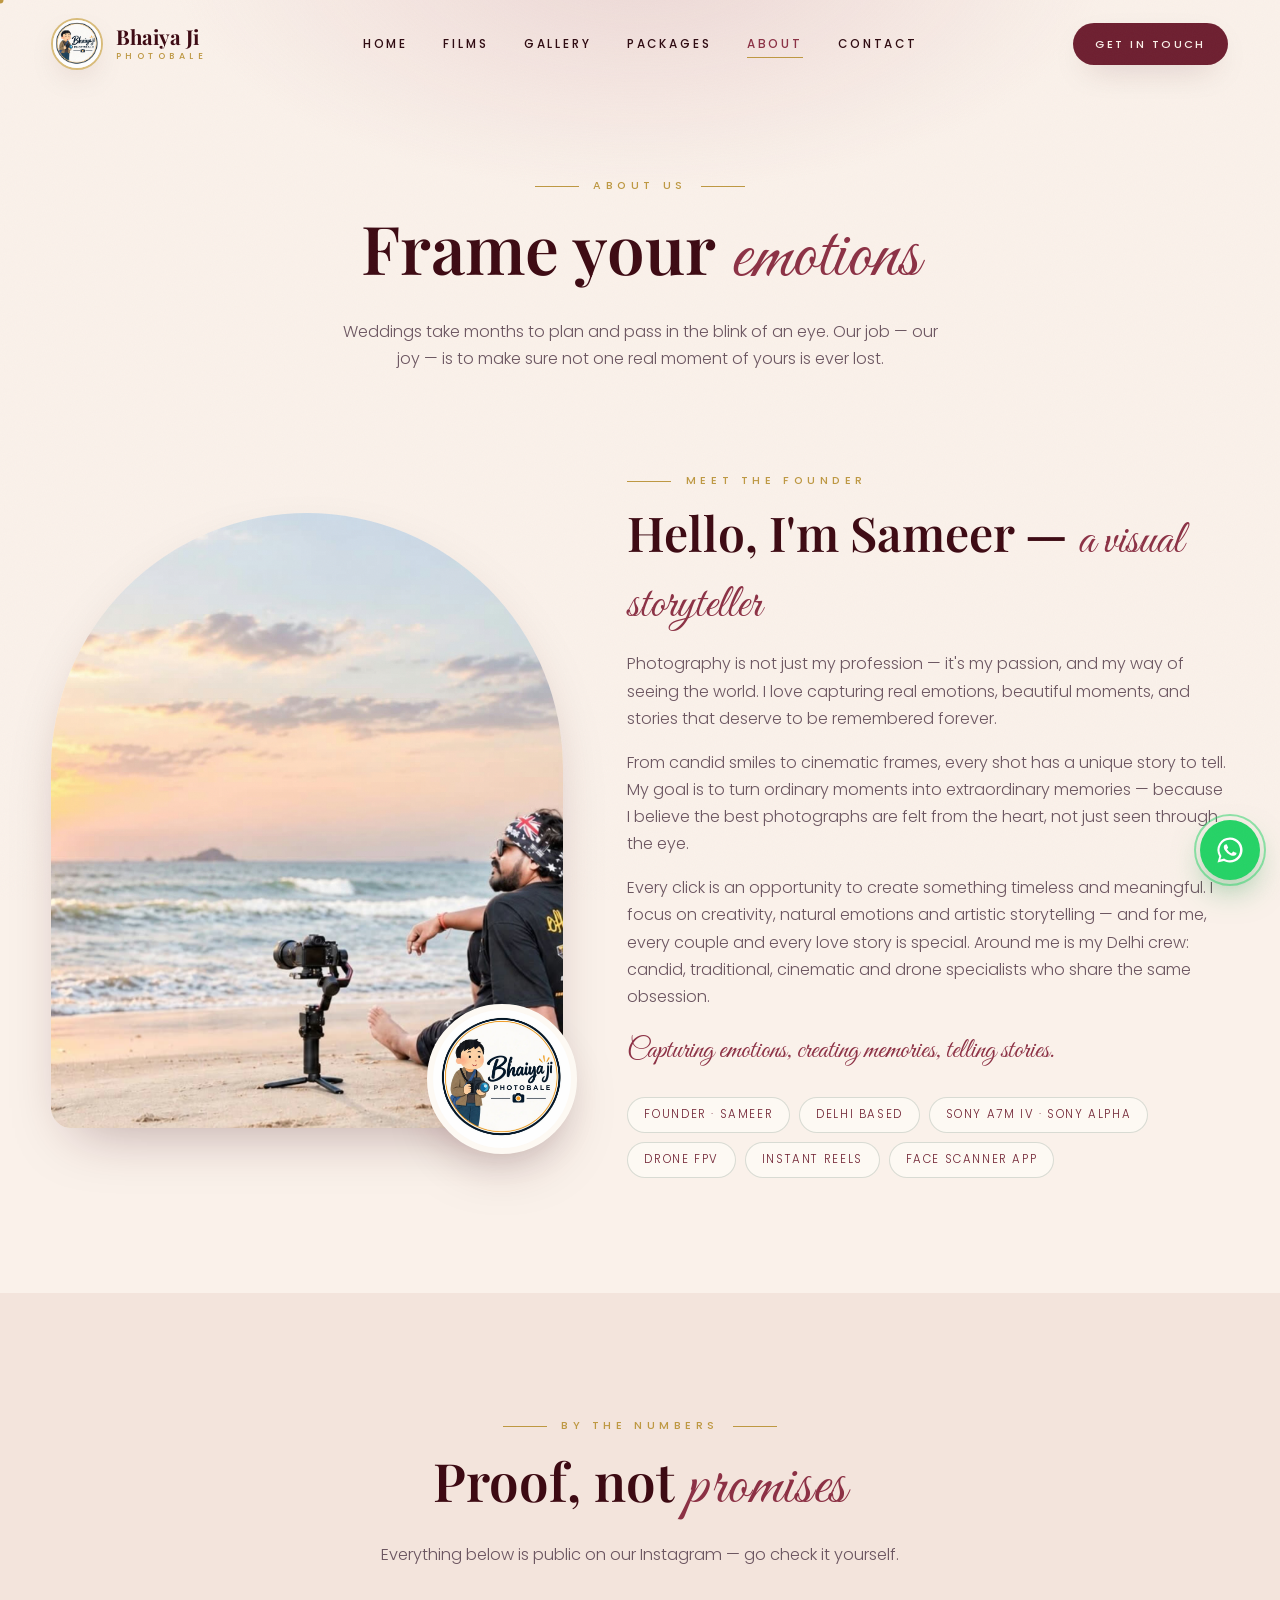
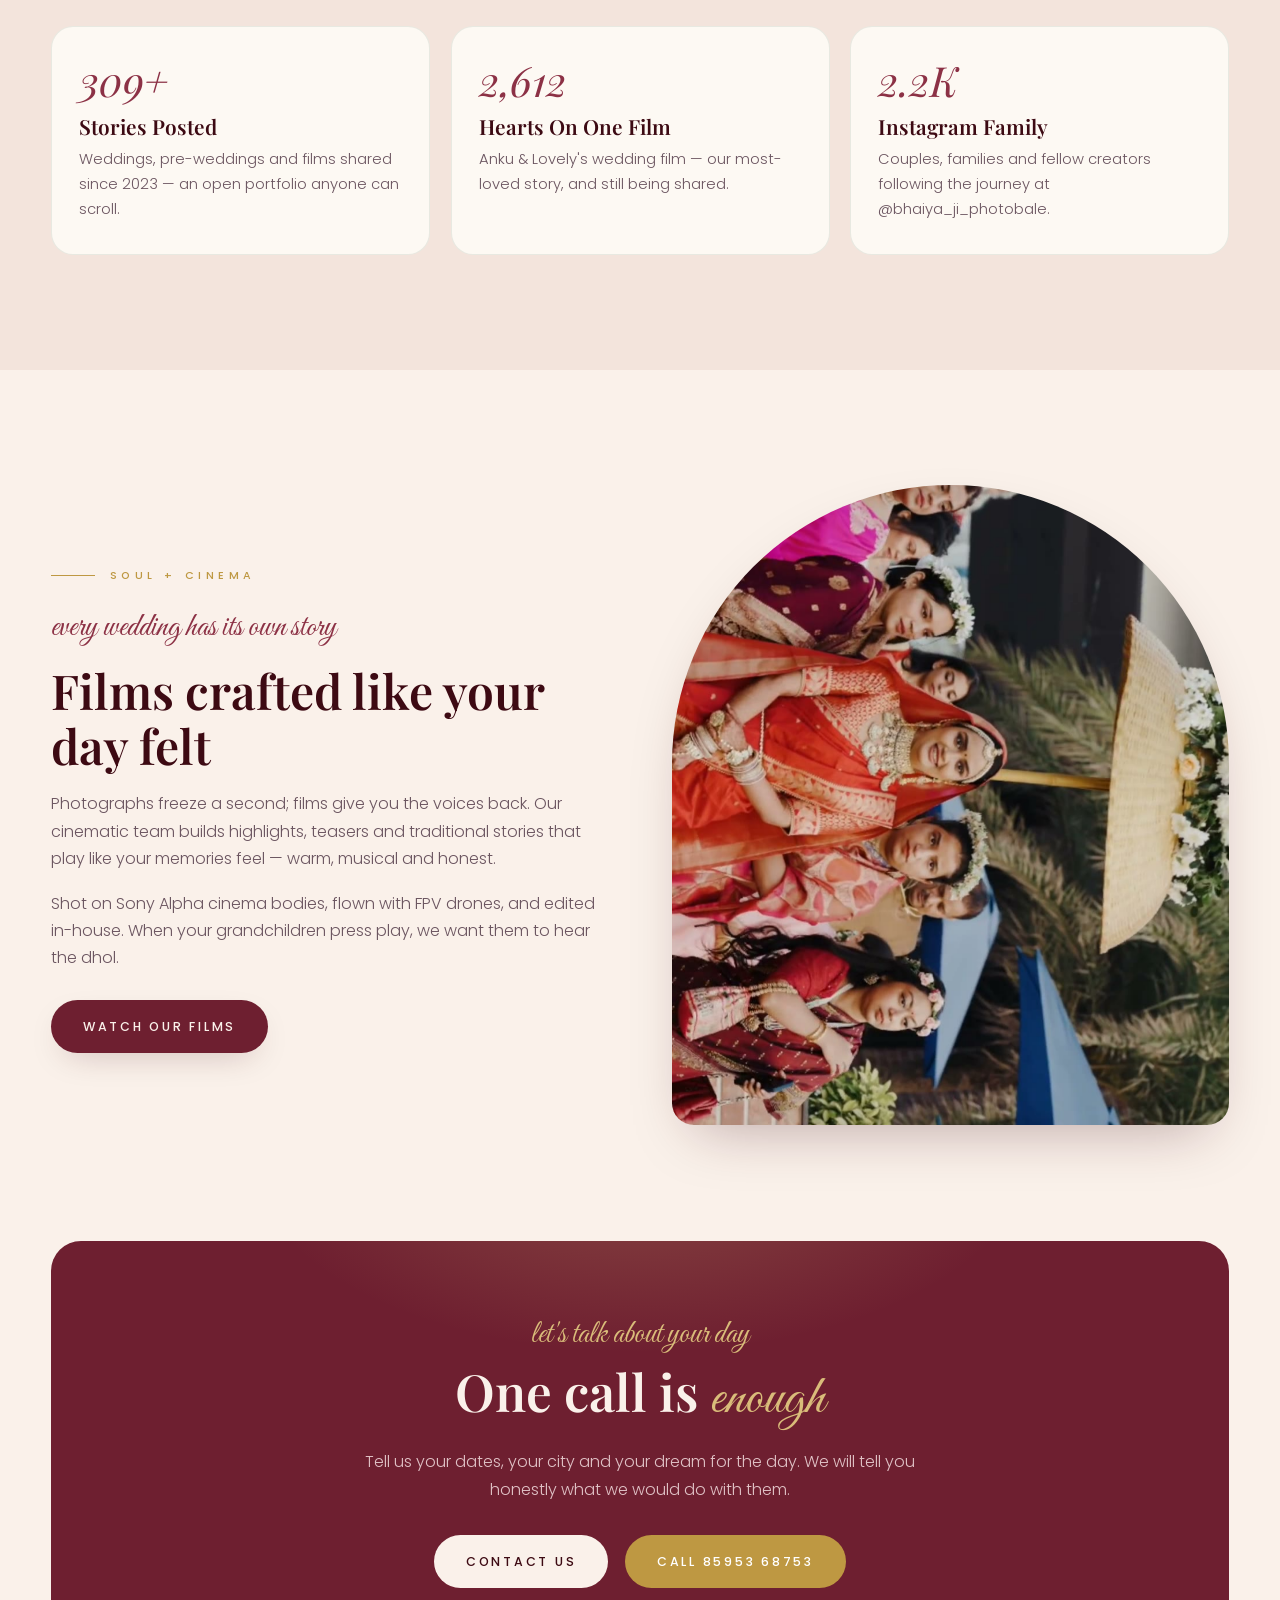
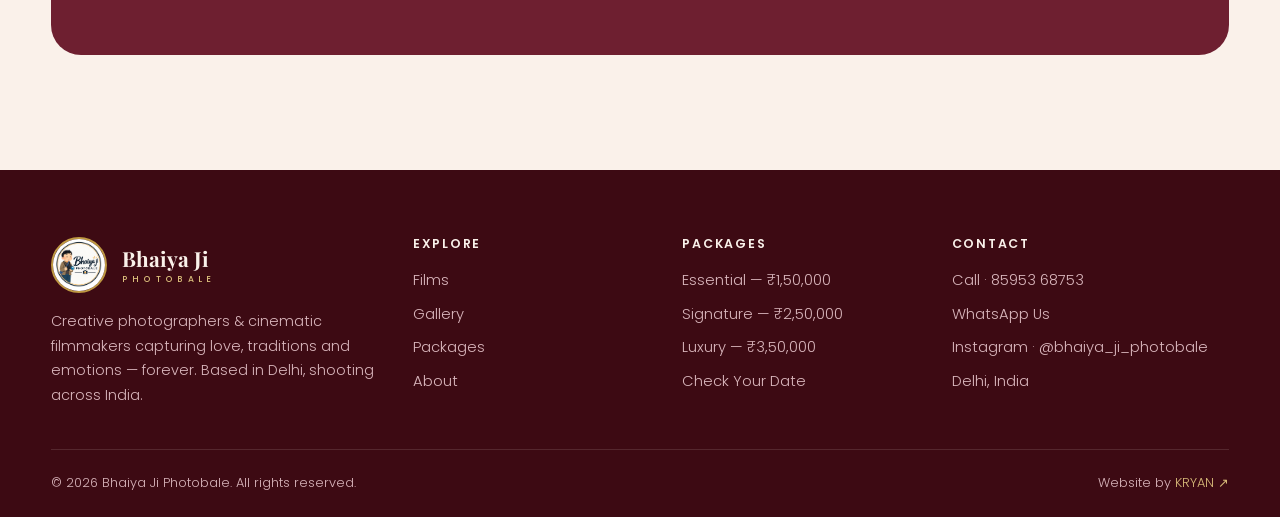
==== about.html @ 9714ba2b "FINAL22: lighter hero, founder band removed" ====
<!DOCTYPE html>
<html lang="en">
<head>
<meta charset="UTF-8">
<meta name="viewport" content="width=device-width, initial-scale=1.0">
<link rel="icon" type="image/jpeg" href="assets/favicon.jpg">
<link rel="apple-touch-icon" href="assets/favicon.jpg">
<meta name="theme-color" content="#3D0A13">

<title>About — Bhaiya Ji Photobale | Wedding Photographers & Filmmakers, Delhi</title>
<meta name="description" content="About Bhaiya Ji Photobale — a Delhi-based team of creative wedding photographers and cinematic filmmakers. Sony Alpha gear, drone FPV, instant reels and both-side wedding coverage across India.">
<meta property="og:type" content="website">
<meta property="og:site_name" content="Bhaiya Ji Photobale">
<meta property="og:title" content="About — Bhaiya Ji Photobale | Wedding Photographers & Filmmakers, Delhi">
<meta property="og:description" content="About Bhaiya Ji Photobale — a Delhi-based team of creative wedding photographers and cinematic filmmakers. Sony Alpha gear, drone FPV, instant reels and both-side wedding coverage across India.">
<meta property="og:url" content="https://kryan21.github.io/bhji-prod/about.html">
<meta property="og:image" content="https://kryan21.github.io/bhji-prod/assets/anku-lovely-haldi.jpg">
<meta name="twitter:card" content="summary_large_image">
<meta name="twitter:title" content="About — Bhaiya Ji Photobale | Wedding Photographers & Filmmakers, Delhi">
<meta name="twitter:description" content="About Bhaiya Ji Photobale — a Delhi-based team of creative wedding photographers and cinematic filmmakers. Sony Alpha gear, drone FPV, instant reels and both-side wedding coverage across India.">
<meta name="twitter:image" content="https://kryan21.github.io/bhji-prod/assets/anku-lovely-haldi.jpg">
<link rel="icon" href="assets/logo.jpg">
<link rel="preconnect" href="https://fonts.googleapis.com">
<link rel="preconnect" href="https://fonts.gstatic.com" crossorigin>
<link href="https://fonts.googleapis.com/css2?family=Playfair+Display:ital,wght@0,500;0,600;0,700;0,800;1,500;1,600&family=Poppins:wght@300;400;500;600&family=Great+Vibes&display=swap" rel="stylesheet">
<link rel="stylesheet" href="style.css?v=22">
<script type="application/ld+json">
{"@context":"https://schema.org","@type":"LocalBusiness","name":"Bhaiya Ji Photobale","description":"Wedding photography and cinematic wedding films, based in Delhi, shooting across India.","telephone":"+91 8595368753","address":{"@type":"PostalAddress","addressLocality":"Delhi","addressCountry":"IN"},"sameAs":["https://www.instagram.com/bhaiya_ji_photobale"],"priceRange":"₹₹"}
</script>
</head>
<body>

<header class="header">
  <div class="wrap">
    <a class="brand" href="index.html">
      <img src="assets/logo.jpg" alt="Bhaiya Ji Photobale logo">
      <span class="bname">Bhaiya Ji<span>PHOTOBALE</span></span>
    </a>
    <nav class="nav">
      <a href="index.html">Home</a>
      <a href="films.html">Films</a>
      <a href="gallery.html">Gallery</a>
      <a href="packages.html">Packages</a>
      <a href="about.html">About</a>
      <a href="contact.html">Contact</a>
    </nav>
    <a class="btn btn-green btn-sm" href="contact.html">Get In Touch</a>
    <a class="call-btn" href="tel:+918595368753" aria-label="Call Bhaiya Ji Photobale"><svg viewBox="0 0 24 24" fill="none" stroke="currentColor" stroke-width="1.8"><path d="M5 4h4l2 5-2.5 1.5a11 11 0 005 5L15 13l5 2v4a2 2 0 01-2 2A16 16 0 013 6a2 2 0 012-2z"/></svg></a>
    <button class="burger" aria-label="Open menu"><svg viewBox="0 0 24 24" fill="none" stroke="currentColor" stroke-width="1.8"><path d="M3 7h18M3 12h18M3 17h12"/></svg></button>
  </div>
</header>

<div class="mobile-menu">
  <button class="mm-close" aria-label="Close menu">✕</button>
  <a href="index.html" data-nav>Home</a>
  <a href="films.html" data-nav>Films</a>
  <a href="gallery.html" data-nav>Gallery</a>
  <a href="packages.html" data-nav>Packages</a>
  <a href="about.html" data-nav>About</a>
  <a href="contact.html" data-nav>Contact</a>
  <a class="btn btn-gold" href="https://wa.me/918595368753" target="_blank" rel="noopener">WhatsApp Us</a>
</div>

<section class="page-hero">
  <div class="wrap">
    <span class="eyebrow center">About Us</span>
    <h1>Frame your <span class="script">emotions</span></h1>
    <p>Weddings take months to plan and pass in the blink of an eye. Our job — our joy — is to make sure not one real moment of yours is ever lost.</p>
  </div>
</section>

<section class="section" style="padding-top:1.5rem">
  <div class="wrap about-split">
    <div class="about-media rv">
      <div class="arch"><img data-plx="0.05" class="founder-img" src="assets/founder-sameer.jpg" alt="Sameer, founder of Bhaiya Ji Photobale, at sunset with his camera on a gimbal"></div>
      <div class="about-logo-card"><img src="assets/logo.jpg" alt="Bhaiya Ji Photobale logo"></div>
    </div>
    <div class="rv rv-d1">
      <span class="eyebrow">Meet The Founder</span>
      <h2 style="font-size:clamp(2rem,4vw,3rem);margin:.9rem 0 1.1rem">Hello, I'm Sameer — <span class="script">a visual storyteller</span></h2>
      <p style="color:var(--ink-soft);margin-bottom:1.05rem">Photography is not just my profession — it's my passion, and my way of seeing the world. I love capturing real emotions, beautiful moments, and stories that deserve to be remembered forever.</p>
      <p style="color:var(--ink-soft);margin-bottom:1.05rem">From candid smiles to cinematic frames, every shot has a unique story to tell. My goal is to turn ordinary moments into extraordinary memories — because I believe the best photographs are felt from the heart, not just seen through the eye.</p>
      <p style="color:var(--ink-soft);margin-bottom:1.05rem">Every click is an opportunity to create something timeless and meaningful. I focus on creativity, natural emotions and artistic storytelling — and for me, every couple and every love story is special. Around me is my Delhi crew: candid, traditional, cinematic and drone specialists who share the same obsession.</p>
      <p class="script" style="font-size:1.75rem;margin:.4rem 0 1.4rem">Capturing emotions, creating memories, telling stories.</p>
      <div class="chips">
        <span class="chip">Founder · Sameer</span><span class="chip">Delhi Based</span><span class="chip">Sony A7M IV · Sony Alpha</span><span class="chip">Drone FPV</span><span class="chip">Instant Reels</span><span class="chip">Face Scanner App</span>
      </div>
    </div>
  </div>
</section>

<section class="section tint">
  <div class="wrap">
    <div class="sec-head center rv">
      <span class="eyebrow center">By The Numbers</span>
      <h2>Proof, not <span class="script">promises</span></h2>
      <p>Everything below is public on our Instagram — go check it yourself.</p>
    </div>
    <div class="steps" style="grid-template-columns:repeat(3,1fr)">
      <div class="step rv" data-tilt="5" style="background:var(--paper);border-color:var(--line-soft)"><div class="num" style="color:var(--green-2)" data-count="310" data-suffix="+">310+</div><h3 style="color:var(--green-3)">Stories Posted</h3><p style="color:var(--ink-soft)">Weddings, pre-weddings and films shared since 2023 — an open portfolio anyone can scroll.</p></div>
      <div class="step rv rv-d1" data-tilt="5" style="background:var(--paper);border-color:var(--line-soft)"><div class="num" style="color:var(--green-2)" data-count="2624">2,624</div><h3 style="color:var(--green-3)">Hearts On One Film</h3><p style="color:var(--ink-soft)">Anku &amp; Lovely's wedding film — our most-loved story, and still being shared.</p></div>
      <div class="step rv rv-d2" data-tilt="5" style="background:var(--paper);border-color:var(--line-soft)"><div class="num" style="color:var(--green-2)">2.2K</div><h3 style="color:var(--green-3)">Instagram Family</h3><p style="color:var(--ink-soft)">Couples, families and fellow creators following the journey at @bhaiya_ji_photobale.</p></div>
    </div>
  </div>
</section>

<section class="section">
  <div class="wrap story-split">
    <div class="story-copy rv">
      <span class="eyebrow">Soul + Cinema</span>
      <span class="script" style="display:block;margin-top:1rem">every wedding has its own story</span>
      <h2>Films crafted like your day felt</h2>
      <p>Photographs freeze a second; films give you the voices back. Our cinematic team builds highlights, teasers and traditional stories that play like your memories feel — warm, musical and honest.</p>
      <p>Shot on Sony Alpha cinema bodies, flown with FPV drones, and edited in-house. When your grandchildren press play, we want them to hear the dhol.</p>
      <div style="margin-top:1.8rem"><a class="btn btn-green" href="films.html">Watch Our Films</a></div>
    </div>
    <div class="story-media rv rv-d1">
      <div class="arch"><img data-plx="0.05" src="assets/prarthana-krishna-film.jpg" alt="Prarthana and Krishna wedding film frame" loading="lazy"></div>
    </div>
  </div>
</section>

<section class="section" style="padding-top:0">
  <div class="wrap">
    <div class="cta-band rv">
      <span class="script" style="font-size:2rem;color:var(--gold-soft)">let's talk about your day</span>
      <h2>One call is <span class="script" style="font-size:1.1em">enough</span></h2>
      <p>Tell us your dates, your city and your dream for the day. We will tell you honestly what we would do with them.</p>
      <div class="row">
        <a class="btn btn-cream" href="contact.html">Contact Us</a>
        <a class="btn btn-gold" href="tel:+918595368753">Call 85953 68753</a>
      </div>
    </div>
  </div>
</section>
<footer>
  <div class="wrap">
    <div class="foot-grid">
      <div>
        <div class="foot-brand"><img src="assets/logo.jpg" alt="Bhaiya Ji Photobale logo"><b>Bhaiya Ji<span>PHOTOBALE</span></b></div>
        <p>Creative photographers &amp; cinematic filmmakers capturing love, traditions and emotions — forever. Based in Delhi, shooting across India.</p>
      </div>
      <div>
        <h4>Explore</h4>
        <ul>
          <li><a href="films.html">Films</a></li>
          <li><a href="gallery.html">Gallery</a></li>
          <li><a href="packages.html">Packages</a></li>
          <li><a href="about.html">About</a></li>
        </ul>
      </div>
      <div>
        <h4>Packages</h4>
        <ul>
          <li><a href="packages.html">Essential — ₹1,50,000</a></li>
          <li><a href="packages.html">Signature — ₹2,50,000</a></li>
          <li><a href="packages.html">Luxury — ₹3,50,000</a></li>
          <li><a href="contact.html">Check Your Date</a></li>
        </ul>
      </div>
      <div>
        <h4>Contact</h4>
        <ul>
          <li><a href="tel:+918595368753">Call · 85953 68753</a></li>
          <li><a href="https://wa.me/918595368753" target="_blank" rel="noopener">WhatsApp Us</a></li>
          <li><a href="https://www.instagram.com/bhaiya_ji_photobale" target="_blank" rel="noopener">Instagram · @bhaiya_ji_photobale</a></li>
          <li>Delhi, India</li>
        </ul>
      </div>
    </div>
    <div class="foot-bottom">
      <span>© <span data-year>2026</span> Bhaiya Ji Photobale. All rights reserved.</span>
      <span>Website by <a href="https://kryan21.github.io/my-portfolio/" target="_blank" rel="noopener">KRYAN ↗</a></span>
    </div>
  </div>
</footer>

<a class="wa-float" href="https://wa.me/918595368753?text=Hello%20Bhaiya%20Ji%20Photobale!%20I%20want%20to%20enquire%20about%20wedding%20photography." target="_blank" rel="noopener" aria-label="Chat on WhatsApp">
  <svg viewBox="0 0 24 24"><path d="M12 2a10 10 0 00-8.6 15.1L2 22l5.1-1.3A10 10 0 1012 2zm0 18.2c-1.6 0-3.1-.4-4.4-1.2l-.3-.2-3 .8.8-2.9-.2-.3A8.2 8.2 0 1112 20.2zm4.6-6.1c-.3-.1-1.5-.7-1.7-.8-.2-.1-.4-.1-.6.1-.2.3-.6.8-.8 1-.1.2-.3.2-.5.1a6.7 6.7 0 01-3.3-2.9c-.3-.4 0-.5.2-.7l.5-.6c.1-.2.1-.4 0-.5l-.8-1.9c-.2-.5-.4-.4-.6-.4h-.5c-.2 0-.5.1-.7.3-.9.9-1.1 2.2-.2 3.9a11.6 11.6 0 004.5 4.2c1.7.8 2.4.9 3.2.7.5-.1 1.5-.6 1.7-1.2.2-.6.2-1.1.1-1.2 0-.1-.2-.2-.5-.3z"/></svg>
</a>

<!-- film player -->
<div class="modal" id="filmModal" role="dialog" aria-modal="true">
  <button class="modal-close" aria-label="Close player">✕</button>
  <div class="player-box">
    <video controls playsinline preload="none"></video>
    <h3 data-mtitle></h3>
    <p data-mmeta></p>
    <p style="margin-top:.7rem"><a data-mlink href="#" target="_blank" rel="noopener">Open in Instagram ↗</a></p>
  </div>
</div>

<!-- lightbox -->
<div class="modal" id="lightbox" role="dialog" aria-modal="true">
  <button class="modal-close" aria-label="Close image">✕</button>
  <div class="lightbox-box">
    <img src="" alt="Gallery image enlarged">
    <h3 data-ltitle></h3>
    <p data-lmeta></p>
    <p style="margin-top:.7rem"><a data-llink href="#" target="_blank" rel="noopener">View on Instagram ↗</a></p>
  </div>
</div>

<script src="script.js?v=22"></script>
</body>
</html>
---- style.css ----
/* FINAL22: hero video + founder + autoplay films */
/* ============================================================
   BHAIYA JI PHOTOBALE — Wedding Photography & Films
   Botanical editorial · deep green + cream · arch frames
   Style mix: House On The Clouds (editorial stories, Playfair)
              x Gaurav Batra (personal, recent-work-first)
   ============================================================ */
:root{
  --cream:#FAF1EA;
  --cream-2:#F3E4DC;
  --paper:#FDF9F3;
  --green:#6E1F30;
  --green-2:#8C3145;
  --green-3:#3D0A13;
  --sage:#D3A7AE;
  --sage-soft:#F3E3E5;
  --gold:#BE9842;
  --gold-soft:#D9BC7A;
  --ink:#2E0A11;
  --ink-soft:#6B5560;
  --line:rgba(28,66,48,.16);
  --line-soft:rgba(28,66,48,.09);
  --shadow:0 24px 60px -24px rgba(61,10,19,.35);
  --shadow-sm:0 12px 34px -14px rgba(61,10,19,.28);
  --serif:'Playfair Display',Georgia,serif;
  --sans:'Poppins',system-ui,-apple-system,sans-serif;
  --script:'Great Vibes',cursive;
  --ease:cubic-bezier(.22,1,.36,1);
}
*{margin:0;padding:0;box-sizing:border-box}
html{scroll-behavior:smooth}
html,body{overflow-x:hidden}
body{
  font-family:var(--sans);
  background:var(--cream);
  color:var(--ink);
  font-weight:300;
  line-height:1.7;
  -webkit-font-smoothing:antialiased;
}
::selection{background:var(--green);color:var(--cream)}
img{display:block;max-width:100%}
a{color:inherit;text-decoration:none}
button{font-family:inherit;cursor:pointer;background:none;border:none;color:inherit}
h1,h2,h3,h4{font-family:var(--serif);font-weight:600;line-height:1.14;color:var(--green-3)}
em{font-style:italic}
.script{font-family:var(--script);font-weight:400;color:var(--green-2)}

/* film-grain wash */
body::after{
  content:"";position:fixed;inset:0;pointer-events:none;z-index:2000;opacity:.05;
  background-image:url("data:image/svg+xml,%3Csvg xmlns='http://www.w3.org/2000/svg' width='140' height='140'%3E%3Cfilter id='n'%3E%3CfeTurbulence type='fractalNoise' baseFrequency='.9' numOctaves='2'/%3E%3C/filter%3E%3Crect width='140' height='140' filter='url(%23n)' opacity='.6'/%3E%3C/svg%3E");
}

/* ---------- layout helpers ---------- */
.wrap{width:min(1240px,92%);margin-inline:auto}
.section{padding:clamp(4.5rem,9vw,7.5rem) 0;position:relative}
.section.tint{background:var(--cream-2)}
.section.green{background:var(--green-3);color:#F7EDEF}
.section.green h2,.section.green h3{color:var(--cream)}
.eyebrow{
  display:inline-flex;align-items:center;gap:.9rem;
  font-size:.68rem;letter-spacing:.42em;text-transform:uppercase;font-weight:500;color:var(--gold);
}
.eyebrow::before{content:"";width:44px;height:1px;background:var(--gold)}
.eyebrow.center::after{content:"";width:44px;height:1px;background:var(--gold)}
.sec-head{max-width:720px;margin-bottom:clamp(2.2rem,5vw,3.6rem)}
.sec-head.center{margin-inline:auto;text-align:center}
.sec-head h2{font-size:clamp(2rem,4.6vw,3.3rem);margin:.9rem 0 1rem}
.sec-head h2 .script{font-size:1.22em;letter-spacing:.01em}
.sec-head p{color:var(--ink-soft);font-size:1.02rem}
.section.green .sec-head p{color:#D9B6BC}
.leaf-divider{display:flex;justify-content:center;padding:.4rem 0}
.leaf-divider svg{width:120px;height:26px;color:var(--gold);opacity:.85}

/* reveal on scroll */
.rv{opacity:0;transform:translateY(34px);transition:opacity .9s var(--ease),transform .9s var(--ease)}
.rv.in{opacity:1;transform:none}
.rv-d1{transition-delay:.08s}.rv-d2{transition-delay:.16s}.rv-d3{transition-delay:.24s}
@media (prefers-reduced-motion:reduce){.rv{opacity:1;transform:none;transition:none}}

/* ---------- buttons ---------- */
.btn{
  display:inline-flex;align-items:center;gap:.6rem;
  padding:1rem 2rem;border-radius:999px;
  font-size:.78rem;font-weight:500;letter-spacing:.22em;text-transform:uppercase;
  transition:transform .35s var(--ease),box-shadow .35s,background .35s,color .35s;
  will-change:transform;
}
.btn svg{width:15px;height:15px;flex:none}
.btn-green{background:var(--green);color:var(--cream);box-shadow:var(--shadow-sm)}
.btn-green:hover{background:var(--green-3);transform:translateY(-2px)}
.btn-outline{border:1px solid var(--green);color:var(--green)}
.btn-outline:hover{background:var(--green);color:var(--cream);transform:translateY(-2px)}
.btn-cream{background:var(--cream);color:var(--green-3)}
.btn-cream:hover{transform:translateY(-2px);box-shadow:var(--shadow)}
.btn-gold{background:var(--gold);color:#fff}
.btn-gold:hover{background:#A9863A;transform:translateY(-2px)}
.btn-sm{padding:.72rem 1.4rem;font-size:.7rem}

/* ---------- header ---------- */
.header{
  position:fixed;inset:0 0 auto 0;z-index:900;
  transition:background .4s,box-shadow .4s,padding .4s;
  padding:1.1rem 0;
}
.header.scrolled{background:rgba(250,241,234,.9);backdrop-filter:blur(14px);box-shadow:0 1px 0 var(--line-soft);padding:.55rem 0}
.header .wrap{display:flex;align-items:center;justify-content:space-between;gap:1rem}
.brand{display:flex;align-items:center;gap:.8rem}
.brand img{width:52px;height:52px;border-radius:50%;object-fit:cover;border:2px solid var(--gold-soft);box-shadow:var(--shadow-sm)}
.brand .bname{font-family:var(--serif);font-size:1.28rem;font-weight:700;color:var(--green-3);line-height:1.05}
.brand .bname span{display:block;font-family:var(--sans);font-size:.56rem;font-weight:500;letter-spacing:.5em;color:var(--gold);margin-top:.28rem}
.nav{display:flex;gap:2.2rem;align-items:center}
.nav a{font-size:.74rem;font-weight:500;letter-spacing:.24em;text-transform:uppercase;color:var(--ink);position:relative;padding:.3rem 0}
.nav a::after{content:"";position:absolute;left:0;bottom:0;width:100%;height:1px;background:var(--gold);transform:scaleX(0);transform-origin:right;transition:transform .45s var(--ease)}
.nav a:hover::after,.nav a.active::after{transform:scaleX(1);transform-origin:left}
.nav a.active{color:var(--green-2)}
.header .btn{flex:none}
.burger{display:none;width:44px;height:44px;border:1px solid var(--line);border-radius:50%;place-items:center}
.burger svg{width:20px;height:20px}
.mobile-menu{
  position:fixed;inset:0;z-index:950;background:var(--green-3);color:var(--cream);
  display:flex;flex-direction:column;align-items:center;justify-content:center;gap:1.4rem;
  opacity:0;pointer-events:none;transition:opacity .4s;
}
.mobile-menu.open{opacity:1;pointer-events:auto}
.mobile-menu a{font-family:var(--serif);font-size:2rem;color:var(--cream)}
.mobile-menu a:hover{color:var(--gold-soft)}
.mm-close{position:absolute;top:1.4rem;right:5%;width:46px;height:46px;border:1px solid rgba(250,241,234,.35);border-radius:50%;color:var(--cream);font-size:1.1rem}
@media(max-width:960px){.nav,.header .btn{display:none}.burger{display:grid}}

/* ---------- hero (home) ---------- */
.hero{position:relative;padding:9.5rem 0 5.5rem;overflow:hidden;background:
  radial-gradient(900px 480px at 85% -5%,rgba(211,167,174,.35),transparent 60%),
  radial-gradient(700px 420px at -10% 30%,rgba(217,188,122,.20),transparent 60%),var(--cream)}
.hero-grid{display:grid;grid-template-columns:1.05fr .95fr;gap:clamp(2rem,5vw,4.5rem);align-items:center}
.hero-copy .script{font-size:clamp(1.7rem,3vw,2.3rem);display:block;margin-bottom:.4rem}
.hero h1{font-size:clamp(2.7rem,5.6vw,4.6rem);font-weight:700;color:var(--green-3)}
.hero h1 .it{font-style:italic;font-weight:500;color:var(--green-2)}
.hero-sub{margin:1.4rem 0 2.1rem;max-width:520px;color:var(--ink-soft);font-size:1.05rem}
.hero-cta{display:flex;gap:1rem;flex-wrap:wrap;align-items:center}
.hero-proof{display:flex;gap:2.2rem;margin-top:2.8rem;flex-wrap:wrap}
.hero-proof .p b{display:block;font-family:var(--serif);font-size:1.45rem;color:var(--green-3);font-weight:700}
.hero-proof .p span{font-size:.66rem;letter-spacing:.26em;text-transform:uppercase;color:var(--ink-soft)}
.hero-media{position:relative}
.arch{border-radius:280px 280px 22px 22px;overflow:hidden}
.arch img{width:100%;height:100%;object-fit:cover}
.hero-main{aspect-ratio:4/5.1;box-shadow:var(--shadow);position:relative}
.hero-main::after{content:"";position:absolute;inset:14px;border:1px solid rgba(250,241,234,.5);border-radius:270px 270px 16px 16px;pointer-events:none}
.hero-float{
  position:absolute;left:-58px;bottom:44px;width:172px;aspect-ratio:4/5;
  border:6px solid var(--paper);border-radius:150px 150px 14px 14px;overflow:hidden;
  box-shadow:var(--shadow);animation:floaty 7s ease-in-out infinite;
}
.hero-float img{width:100%;height:100%;object-fit:cover}
@keyframes floaty{0%,100%{transform:translateY(0)}50%{transform:translateY(-12px)}}
.hero-badge{
  position:absolute;top:26px;right:-16px;background:var(--paper);border:1px solid var(--line-soft);
  border-radius:16px;box-shadow:var(--shadow-sm);padding:.8rem 1.1rem;display:flex;gap:.7rem;align-items:center;
  animation:floaty 8s ease-in-out infinite reverse;
}
.hero-badge img{width:38px;height:38px;border-radius:50%;object-fit:cover}
.hero-badge b{font-family:var(--serif);font-size:.92rem;color:var(--green-3);display:block;line-height:1.2}
.hero-badge span{font-size:.62rem;letter-spacing:.2em;text-transform:uppercase;color:var(--ink-soft)}
.hero-scroll{position:absolute;left:50%;bottom:1.4rem;transform:translateX(-50%);font-size:.62rem;letter-spacing:.4em;text-transform:uppercase;color:var(--ink-soft);display:flex;flex-direction:column;align-items:center;gap:.5rem}
.hero-scroll::after{content:"";width:1px;height:44px;background:linear-gradient(var(--gold),transparent);animation:drip 2.2s ease-in-out infinite}
@keyframes drip{0%{transform:scaleY(0);transform-origin:top}55%{transform:scaleY(1);transform-origin:top}56%{transform-origin:bottom}100%{transform:scaleY(0);transform-origin:bottom}}
@media(max-width:960px){
  .hero{padding-top:7.5rem}
  .hero-grid{grid-template-columns:1fr}
  .hero-float{left:auto;right:12px;bottom:-24px;width:128px}
  .hero-badge{right:8px;top:12px}
  .hero-scroll{display:none}
}

/* page hero (inner pages) */
.page-hero{padding:10.5rem 0 4.2rem;text-align:center;position:relative;overflow:hidden;background:
  radial-gradient(760px 380px at 50% -10%,rgba(211,167,174,.35),transparent 62%),var(--cream)}
.page-hero h1{font-size:clamp(2.5rem,5.4vw,4.2rem);margin:.8rem 0 1rem}
.page-hero h1 .script{font-size:1.15em}
.page-hero p{max-width:620px;margin-inline:auto;color:var(--ink-soft)}
.page-hero .eyebrow{justify-content:center}

/* ---------- marquee ---------- */
.marquee{background:var(--green);color:var(--cream);overflow:hidden;padding:1.15rem 0;transform:rotate(0)}
.marquee-track{display:flex;gap:3.4rem;width:max-content;animation:mq 30s linear infinite}
.marquee:hover .marquee-track{animation-play-state:paused}
.marquee-track span{font-family:var(--serif);font-size:1.15rem;white-space:nowrap;display:flex;align-items:center;gap:3.4rem}
.marquee-track i{color:var(--gold-soft);font-style:normal;font-size:.8rem}
@keyframes mq{to{transform:translateX(-50%)}}

/* ---------- featured story ---------- */
.story-split{display:grid;grid-template-columns:1fr 1fr;gap:clamp(2rem,5vw,4.5rem);align-items:center}
.story-media{position:relative}
.story-media .arch{aspect-ratio:4/4.6;box-shadow:var(--shadow)}
.story-media img{width:100%;height:100%;object-fit:cover;transition:transform 1.4s var(--ease)}
.story-media:hover img{transform:scale(1.05)}
.story-chip{
  position:absolute;bottom:22px;left:22px;background:rgba(253,249,243,.92);backdrop-filter:blur(6px);
  border-radius:14px;padding:.75rem 1.1rem;box-shadow:var(--shadow-sm);display:flex;align-items:center;gap:.8rem;
}
.story-chip .heart{color:#C0453E;display:flex}
.story-chip .heart svg{width:20px;height:20px}
.story-chip b{font-family:var(--serif);color:var(--green-3);font-size:1.05rem}
.story-chip span{display:block;font-size:.64rem;letter-spacing:.18em;text-transform:uppercase;color:var(--ink-soft)}
.story-copy .script{font-size:2rem}
.story-copy h2{font-size:clamp(2rem,4vw,3rem);margin:.5rem 0 1.1rem}
.story-copy p{color:var(--ink-soft);margin-bottom:1.1rem}
.story-meta{display:flex;gap:2rem;margin:1.6rem 0 2rem;flex-wrap:wrap}
.story-meta div b{font-family:var(--serif);font-size:1.2rem;color:var(--green-3);display:block}
.story-meta div span{font-size:.64rem;letter-spacing:.24em;text-transform:uppercase;color:var(--ink-soft)}
@media(max-width:900px){.story-split{grid-template-columns:1fr}}

/* ---------- work grid ---------- */
.work-grid{display:grid;grid-template-columns:repeat(3,1fr);gap:1.4rem}
.work-card{position:relative;border-radius:20px;overflow:hidden;aspect-ratio:4/4.7;box-shadow:var(--shadow-sm);cursor:pointer;background:var(--sage-soft)}
.work-card.tall{aspect-ratio:4/5.4}
.work-card img{width:100%;height:100%;object-fit:cover;transition:transform 1.2s var(--ease)}
.work-card:hover img{transform:scale(1.07)}
.work-card .wc-label{
  position:absolute;inset:auto 0 0 0;padding:2.6rem 1.3rem 1.15rem;color:#fff;
  background:linear-gradient(transparent,rgba(61,10,19,.82));
}
.work-card .wc-label .script{color:var(--gold-soft);font-size:1.35rem;line-height:1}
.work-card .wc-label h3{color:#fff;font-size:1.25rem;margin-top:.15rem}
.work-card .wc-label span{font-size:.62rem;letter-spacing:.26em;text-transform:uppercase;opacity:.85}
.work-card .wc-play{
  position:absolute;top:14px;right:14px;width:44px;height:44px;border-radius:50%;
  background:rgba(253,249,243,.92);display:grid;place-items:center;color:var(--green);box-shadow:var(--shadow-sm);
}
.work-card .wc-play svg{width:16px;height:16px;margin-left:2px}
@media(max-width:900px){.work-grid{grid-template-columns:repeat(2,1fr)}}
@media(max-width:560px){.work-grid{grid-template-columns:1fr}}

/* ---------- films rail ---------- */
.films-head{display:flex;justify-content:space-between;align-items:end;gap:1rem;flex-wrap:wrap}
.rail-btns{display:flex;gap:.6rem}
.rail-btn{width:50px;height:50px;border-radius:50%;border:1px solid var(--line);display:grid;place-items:center;color:var(--green);transition:.3s;background:var(--paper)}
.rail-btn:hover{background:var(--green);color:var(--cream)}
.rail-btn svg{width:18px;height:18px}
.films-rail{display:flex;gap:1.3rem;overflow-x:auto;padding:.6rem .2rem 1.6rem;scroll-snap-type:x mandatory;scrollbar-width:none}
.films-rail::-webkit-scrollbar{display:none}
.film-card{flex:0 0 252px;scroll-snap-align:start}
.film-poster{position:relative;border-radius:170px 170px 18px 18px;overflow:hidden;aspect-ratio:9/12.6;box-shadow:var(--shadow-sm);cursor:pointer;background:var(--green-3)}
.film-poster img{width:100%;height:100%;object-fit:cover;transition:transform 1.2s var(--ease)}
.film-card:hover .film-poster img{transform:scale(1.06)}
.film-poster::after{content:"";position:absolute;inset:0;background:linear-gradient(transparent 55%,rgba(61,10,19,.55))}
.film-play{
  position:absolute;inset:0;display:grid;place-items:center;z-index:2;
}
.film-play span{width:64px;height:64px;border-radius:50%;background:rgba(250,241,234,.94);display:grid;place-items:center;color:var(--green);transition:transform .4s var(--ease);box-shadow:var(--shadow)}
.film-card:hover .film-play span{transform:scale(1.12)}
.film-play svg{width:22px;height:22px;margin-left:3px}
.film-likes{position:absolute;top:14px;left:50%;transform:translateX(-50%);z-index:2;background:rgba(61,10,19,.55);color:#fff;backdrop-filter:blur(4px);font-size:.64rem;letter-spacing:.14em;padding:.32rem .8rem;border-radius:999px;text-transform:uppercase}
.film-card h3{font-size:1.18rem;margin-top:1rem;text-align:center}
.film-card p{text-align:center;font-size:.72rem;letter-spacing:.22em;text-transform:uppercase;color:var(--ink-soft);margin-top:.2rem}

/* films page — story rows (HOTC style) */
.film-row{display:grid;grid-template-columns:340px 1fr;gap:clamp(2rem,5vw,4rem);align-items:center;padding:clamp(2.4rem,5vw,3.6rem) 0;border-bottom:1px solid var(--line-soft)}
.film-row:last-child{border-bottom:none}
.film-row:nth-child(even){grid-template-columns:1fr 340px}
.film-row:nth-child(even) .film-row-media{order:2}
.film-row-media .film-poster{aspect-ratio:9/12}
.film-row-copy .script{font-size:1.9rem}
.film-row-copy h2{font-size:clamp(1.9rem,3.6vw,2.7rem);margin:.4rem 0 .9rem}
.film-row-copy p{color:var(--ink-soft);max-width:560px;margin-bottom:1rem}
.film-row-meta{display:flex;gap:1.8rem;flex-wrap:wrap;margin:1.2rem 0 1.6rem}
.film-row-meta span{font-size:.66rem;letter-spacing:.24em;text-transform:uppercase;color:var(--ink-soft);display:flex;align-items:center;gap:.5rem}
.film-row-meta svg{width:15px;height:15px;color:var(--gold)}
@media(max-width:860px){.film-row,.film-row:nth-child(even){grid-template-columns:1fr}.film-row:nth-child(even) .film-row-media{order:0}.film-row-media{max-width:320px}}

/* ---------- services ---------- */
.svc-grid{display:grid;grid-template-columns:repeat(3,1fr);gap:1.3rem}
.svc{
  background:var(--paper);border:1px solid var(--line-soft);border-radius:22px;padding:2.1rem 1.8rem;
  transition:transform .45s var(--ease),box-shadow .45s,background .45s;position:relative;overflow:hidden;
}
.svc::before{content:"";position:absolute;inset:auto -30% -55% auto;width:190px;height:190px;border-radius:50%;background:radial-gradient(circle,rgba(211,167,174,.35),transparent 70%);transition:.5s}
.svc:hover{transform:translateY(-6px);box-shadow:var(--shadow);background:var(--green-3)}
.svc:hover h3,.svc:hover p{color:var(--cream)}
.svc:hover .svc-ic{background:var(--gold);color:#fff}
.svc-ic{width:58px;height:58px;border-radius:18px;background:var(--sage-soft);color:var(--green);display:grid;place-items:center;margin-bottom:1.2rem;transition:.4s}
.svc-ic svg{width:27px;height:27px}
.svc h3{font-size:1.28rem;margin-bottom:.55rem;transition:.4s}
.svc p{font-size:.92rem;color:var(--ink-soft);transition:.4s}
.svc .svc-tag{position:absolute;top:1.3rem;right:1.4rem;font-size:.58rem;letter-spacing:.24em;text-transform:uppercase;color:var(--gold);font-weight:500}
@media(max-width:900px){.svc-grid{grid-template-columns:repeat(2,1fr)}}
@media(max-width:560px){.svc-grid{grid-template-columns:1fr}}

/* ---------- destinations ---------- */
.dest-grid{display:grid;grid-template-columns:repeat(3,1fr);gap:1.4rem}
.dest{position:relative;border-radius:22px;overflow:hidden;aspect-ratio:4/4.4;box-shadow:var(--shadow-sm)}
.dest img{width:100%;height:100%;object-fit:cover;transition:transform 1.2s var(--ease)}
.dest:hover img{transform:scale(1.07)}
.dest .d-label{position:absolute;inset:auto 0 0 0;padding:3rem 1.5rem 1.4rem;background:linear-gradient(transparent,rgba(61,10,19,.85));color:#fff}
.dest .d-label .script{color:var(--gold-soft);font-size:1.4rem}
.dest .d-label h3{color:#fff;font-size:1.5rem}
.dest .d-label p{font-size:.85rem;opacity:.88}
@media(max-width:900px){.dest-grid{grid-template-columns:1fr}}

/* ---------- approach ---------- */
.steps{display:grid;grid-template-columns:repeat(3,1fr);gap:1.3rem}
.step{padding:2rem 1.7rem;border:1px solid rgba(250,241,234,.16);border-radius:22px;background:rgba(250,241,234,.04)}
.step .num{font-family:var(--serif);font-size:2.6rem;color:var(--gold-soft);font-style:italic;line-height:1}
.step h3{margin:.9rem 0 .5rem;font-size:1.3rem}
.step p{font-size:.92rem;color:#D9B6BC}
@media(max-width:900px){.steps{grid-template-columns:1fr}}

/* ---------- packages ---------- */
.pkg-grid{display:grid;grid-template-columns:repeat(3,1fr);gap:1.4rem;align-items:stretch}
.pkg{
  background:var(--paper);border:1px solid var(--line-soft);border-radius:26px;padding:2.4rem 2rem;
  display:flex;flex-direction:column;position:relative;transition:transform .45s var(--ease),box-shadow .45s;
}
.pkg:hover{transform:translateY(-7px);box-shadow:var(--shadow)}
.pkg.hot{background:var(--green-3);color:#F7EDEF;border-color:var(--green-3)}
.pkg.hot h3,.pkg.hot .pkg-price{color:var(--cream)}
.pkg.hot li{color:#E6CCD0}
.pkg.hot li svg{color:var(--gold-soft)}
.pkg-badge{position:absolute;top:-15px;left:50%;transform:translateX(-50%);background:var(--gold);color:#fff;font-size:.62rem;font-weight:600;letter-spacing:.26em;text-transform:uppercase;padding:.5rem 1.2rem;border-radius:999px;white-space:nowrap;box-shadow:var(--shadow-sm)}
.pkg .pkg-days{font-size:.66rem;letter-spacing:.3em;text-transform:uppercase;color:var(--gold);font-weight:500}
.pkg h3{font-size:1.65rem;margin:.6rem 0 .2rem}
.pkg-price{font-family:var(--serif);font-size:2.5rem;font-weight:700;color:var(--green-3);margin:.7rem 0 .2rem}
.pkg-price small{font-size:.85rem;font-family:var(--sans);font-weight:400;color:var(--ink-soft);letter-spacing:.05em}
.pkg .pkg-sub{font-size:.86rem;color:var(--ink-soft);margin-bottom:1.4rem}
.pkg.hot .pkg-sub{color:#D2ABB2}
.pkg ul{list-style:none;display:flex;flex-direction:column;gap:.62rem;margin-bottom:2rem}
.pkg li{display:flex;gap:.65rem;font-size:.9rem;color:var(--ink);align-items:flex-start}
.pkg li svg{width:16px;height:16px;flex:none;color:var(--green-2);margin-top:.3rem}
.pkg .btn{margin-top:auto;justify-content:center}
@media(max-width:960px){.pkg-grid{grid-template-columns:1fr;max-width:520px;margin-inline:auto}}
.compare{width:100%;border-collapse:collapse;background:var(--paper);border-radius:20px;overflow:hidden;box-shadow:var(--shadow-sm);font-size:.92rem}
.compare th,.compare td{padding:1rem 1.2rem;text-align:left;border-bottom:1px solid var(--line-soft)}
.compare thead th{font-family:var(--serif);font-size:1.05rem;color:var(--green-3);background:var(--cream-2)}
.compare td:not(:first-child),.compare th:not(:first-child){text-align:center}
.compare .yes{color:var(--green-2);font-weight:600}
.compare .no{color:#C9B3B8;color:#C4ADB2}
.compare-wrap{overflow-x:auto;border-radius:20px}
@media(max-width:640px){.compare{font-size:.8rem}.compare th,.compare td{padding:.7rem .6rem}}

/* ---------- faq ---------- */
.faq{max-width:820px;margin-inline:auto}
.faq-item{border-bottom:1px solid var(--line)}
.faq-q{width:100%;display:flex;justify-content:space-between;align-items:center;gap:1rem;text-align:left;padding:1.35rem .2rem;font-family:var(--serif);font-size:1.15rem;color:var(--green-3);font-weight:600}
.faq-q .fx{width:34px;height:34px;flex:none;border:1px solid var(--line);border-radius:50%;display:grid;place-items:center;transition:.4s;color:var(--green)}
.faq-item.open .fx{transform:rotate(45deg);background:var(--green);color:var(--cream)}
.faq-a{max-height:0;overflow:hidden;transition:max-height .5s var(--ease)}
.faq-a p{padding:0 .2rem 1.4rem;color:var(--ink-soft);font-size:.95rem;max-width:680px}

/* ---------- gallery ---------- */
.filters{display:flex;gap:.6rem;flex-wrap:wrap;justify-content:center;margin-bottom:2.6rem}
.filter-btn{padding:.72rem 1.5rem;border-radius:999px;border:1px solid var(--line);font-size:.72rem;font-weight:500;letter-spacing:.2em;text-transform:uppercase;color:var(--green);transition:.3s;background:var(--paper)}
.filter-btn:hover{border-color:var(--green)}
.filter-btn.active{background:var(--green);color:var(--cream);border-color:var(--green)}
.gal-grid{display:grid;grid-template-columns:repeat(3,1fr);gap:1.3rem}
.gal-item{border-radius:20px;overflow:hidden;position:relative;aspect-ratio:4/4.6;cursor:pointer;box-shadow:var(--shadow-sm);background:var(--sage-soft)}
.gal-item img{width:100%;height:100%;object-fit:cover;transition:transform 1.1s var(--ease)}
.gal-item:hover img{transform:scale(1.07)}
.gal-item .g-label{position:absolute;inset:auto 0 0 0;padding:2.4rem 1.2rem 1rem;background:linear-gradient(transparent,rgba(61,10,19,.8));color:#fff}
.gal-item .g-label h3{color:#fff;font-size:1.12rem}
.gal-item .g-label span{font-size:.6rem;letter-spacing:.24em;text-transform:uppercase;color:var(--gold-soft)}
.gal-item.hide{display:none}
@media(max-width:900px){.gal-grid{grid-template-columns:repeat(2,1fr)}}
@media(max-width:540px){.gal-grid{grid-template-columns:1fr}}

/* ---------- about ---------- */
.about-split{display:grid;grid-template-columns:.92fr 1.08fr;gap:clamp(2rem,5vw,4.5rem);align-items:center}
.about-media{position:relative}
.about-media .arch{aspect-ratio:4/4.8;box-shadow:var(--shadow)}
.about-media img{width:100%;height:100%;object-fit:cover}
.about-logo-card{position:absolute;bottom:-26px;right:-14px;width:150px;height:150px;border-radius:50%;border:6px solid var(--paper);box-shadow:var(--shadow);overflow:hidden;background:var(--paper)}
.about-logo-card img{width:100%;height:100%;object-fit:cover}
.chips{display:flex;gap:.55rem;flex-wrap:wrap;margin-top:1.4rem}
.chip{border:1px solid var(--line);border-radius:999px;padding:.45rem 1rem;font-size:.72rem;letter-spacing:.14em;text-transform:uppercase;color:var(--green);background:var(--paper)}
@media(max-width:900px){.about-split{grid-template-columns:1fr}.about-logo-card{right:10px}}

/* ---------- cta band / footer ---------- */
.cta-band{background:var(--green);border-radius:30px;padding:clamp(2.6rem,6vw,4.2rem);text-align:center;color:var(--cream);position:relative;overflow:hidden}
.cta-band::before{content:"";position:absolute;inset:0;background:radial-gradient(600px 300px at 50% -20%,rgba(217,188,122,.25),transparent 65%)}
.cta-band h2{color:var(--cream);font-size:clamp(2rem,4.4vw,3.2rem);position:relative}
.cta-band h2 .script{color:var(--gold-soft)}
.cta-band p{color:#E0C2C6;max-width:560px;margin:1rem auto 2rem;position:relative}
.cta-band .row{display:flex;gap:1rem;justify-content:center;flex-wrap:wrap;position:relative}
footer{background:var(--green-3);color:#D9B6BC;margin-top:0}
.foot-grid{display:grid;grid-template-columns:1.4fr 1fr 1fr 1.2fr;gap:2.4rem;padding:4.2rem 0 2.6rem}
footer h4{color:var(--cream);font-size:1.02rem;margin-bottom:1rem;font-family:var(--sans);letter-spacing:.14em;text-transform:uppercase;font-weight:600;font-size:.78rem}
.foot-brand{display:flex;gap:.9rem;align-items:center;margin-bottom:1rem}
.foot-brand img{width:56px;height:56px;border-radius:50%;object-fit:cover;border:2px solid var(--gold)}
.foot-brand b{font-family:var(--serif);color:var(--cream);font-size:1.3rem;line-height:1.1}
.foot-brand b span{display:block;font-family:var(--sans);font-size:.54rem;letter-spacing:.5em;color:var(--gold-soft);margin-top:.3rem;font-weight:500}
footer p{font-size:.9rem}
footer ul{list-style:none;display:flex;flex-direction:column;gap:.55rem;font-size:.92rem}
footer ul a:hover{color:var(--gold-soft)}
.foot-bottom{border-top:1px solid rgba(250,241,234,.12);padding:1.4rem 0;display:flex;justify-content:space-between;gap:1rem;flex-wrap:wrap;font-size:.8rem}
.foot-bottom a{color:var(--gold-soft)}
.foot-bottom a:hover{text-decoration:underline}
@media(max-width:900px){.foot-grid{grid-template-columns:1fr 1fr}}
@media(max-width:540px){.foot-grid{grid-template-columns:1fr}}

/* ---------- whatsapp float ---------- */
.wa-float{
  position:fixed;right:20px;bottom:20px;z-index:940;width:60px;height:60px;border-radius:50%;
  background:#22b358;background:#25D366;display:grid;place-items:center;box-shadow:0 14px 34px -8px rgba(18,140,60,.55);
  transition:transform .3s var(--ease);
}
.wa-float:hover{transform:scale(1.08) rotate(4deg)}
.wa-float svg{width:30px;height:30px;fill:#fff}
.wa-float::before{content:"";position:absolute;inset:-6px;border-radius:50%;border:2px solid rgba(37,211,102,.5);animation:pulse 2s infinite}
@keyframes pulse{0%{transform:scale(.85);opacity:1}100%{transform:scale(1.25);opacity:0}}

/* ---------- player modal + lightbox ---------- */
.modal{position:fixed;inset:0;z-index:1200;background:rgba(10,26,18,.92);backdrop-filter:blur(8px);display:grid;place-items:center;opacity:0;pointer-events:none;transition:opacity .35s;padding:1rem}
.modal.open{opacity:1;pointer-events:auto}
.player-box{width:min(400px,94vw);text-align:center}
.player-box video{width:100%;aspect-ratio:9/16;max-height:76vh;object-fit:contain;background:#000;border-radius:20px;box-shadow:var(--shadow)}
.player-box h3{color:var(--cream);margin-top:1.1rem;font-size:1.4rem}
.player-box p{color:#D2ABB2;font-size:.7rem;letter-spacing:.26em;text-transform:uppercase;margin-top:.3rem}
.player-box a{color:var(--gold-soft);font-size:.82rem;text-decoration:underline}
.modal-close{position:absolute;top:1.2rem;right:1.2rem;width:48px;height:48px;border-radius:50%;border:1px solid rgba(250,241,234,.4);color:var(--cream);font-size:1.15rem;display:grid;place-items:center}
.lightbox-box{width:min(880px,95vw);text-align:center}
.lightbox-box img{max-width:100%;max-height:78vh;object-fit:contain;border-radius:18px;margin-inline:auto;box-shadow:var(--shadow)}
.lightbox-box h3{color:var(--cream);margin-top:1.1rem;font-size:1.35rem}
.lightbox-box p{color:#D2ABB2;font-size:.7rem;letter-spacing:.26em;text-transform:uppercase;margin-top:.3rem}
.lightbox-box a{color:var(--gold-soft);font-size:.82rem;text-decoration:underline}

/* ---------- forms ---------- */
.form-card{background:var(--paper);border:1px solid var(--line-soft);border-radius:26px;padding:clamp(1.8rem,4vw,2.8rem);box-shadow:var(--shadow-sm)}
.form-grid{display:grid;grid-template-columns:1fr 1fr;gap:1.1rem}
.field{display:flex;flex-direction:column;gap:.45rem}
.field.full{grid-column:1/-1}
.field label{font-size:.66rem;font-weight:500;letter-spacing:.26em;text-transform:uppercase;color:var(--green)}
.field input,.field select,.field textarea{
  font-family:inherit;font-size:.95rem;font-weight:300;color:var(--ink);
  background:var(--cream);border:1px solid var(--line);border-radius:14px;padding:.9rem 1.05rem;outline:none;transition:border .3s, box-shadow .3s;width:100%;
}
.field input:focus,.field select:focus,.field textarea:focus{border-color:var(--green-2);box-shadow:0 0 0 4px rgba(42,90,67,.12)}
.field textarea{resize:vertical;min-height:110px}
@media(max-width:640px){.form-grid{grid-template-columns:1fr}}
.contact-cards{display:grid;grid-template-columns:repeat(3,1fr);gap:1.3rem;margin-bottom:3rem}
.ccard{background:var(--paper);border:1px solid var(--line-soft);border-radius:22px;padding:1.8rem;text-align:center;transition:transform .4s var(--ease),box-shadow .4s}
.ccard:hover{transform:translateY(-5px);box-shadow:var(--shadow)}
.ccard .svc-ic{margin:0 auto 1rem}
.ccard h3{font-size:1.2rem;margin-bottom:.35rem}
.ccard p{font-size:.9rem;color:var(--ink-soft)}
.ccard a{color:var(--green-2);font-weight:500}
@media(max-width:900px){.contact-cards{grid-template-columns:1fr}}
.note{font-size:.82rem;color:var(--ink-soft);text-align:center;margin-top:1rem}

/* ============================================================
   MOBILE OPTIMISATION PASS (2026-10-23)
   ============================================================ */
html{-webkit-text-size-adjust:100%}
body{-webkit-tap-highlight-color:transparent}
img{user-select:none}
.call-btn{display:none;width:44px;height:44px;border:1px solid var(--line);border-radius:50%;place-items:center;color:var(--green);flex:none}
.call-btn svg{width:19px;height:19px}
@media(max-width:960px){.call-btn{display:grid}}

@media(max-width:768px){
  .wrap{width:94%}
  .section{padding:3.8rem 0}
  .page-hero{padding:8.2rem 0 3rem}
  .hero{padding:7.6rem 0 4rem}
  .hero h1{font-size:2.55rem}
  .hero-sub{font-size:.98rem}
  .hero-cta .btn{flex:1;justify-content:center;padding:1rem .8rem}
  .hero-proof{gap:1.3rem;margin-top:2.2rem}
  .hero-proof .p b{font-size:1.2rem}
  .hero-proof .p span{font-size:.58rem}
  .hero-main{aspect-ratio:4/4.6}
  .hero-float{width:112px;bottom:-18px}
  .hero-badge{padding:.6rem .8rem}
  .hero-badge b{font-size:.82rem}
  .marquee-track span{font-size:1rem;gap:2.2rem}
  .marquee-track{gap:2.2rem}
  .sec-head h2{font-size:1.95rem}
  /* two-column photo grids read better on phones than one tall column */
  .work-grid{grid-template-columns:repeat(2,1fr);gap:.8rem}
  .gal-grid{grid-template-columns:repeat(2,1fr);gap:.8rem}
  .work-card,.work-card.tall{aspect-ratio:4/4.9}
  .gal-item{aspect-ratio:4/4.9}
  .work-card .wc-label{padding:2rem .9rem .8rem}
  .work-card .wc-label h3{font-size:1rem}
  .work-card .wc-label .script{font-size:1.05rem}
  .gal-item .g-label{padding:2rem .9rem .8rem}
  .gal-item .g-label h3{font-size:.98rem}
  .filters{gap:.45rem;margin-bottom:1.8rem}
  .filter-btn{padding:.6rem 1rem;font-size:.64rem}
  .film-card{flex-basis:72vw;max-width:255px}
  .film-row-media{max-width:290px;margin-inline:auto;width:100%}
  .film-row-copy{text-align:center}
  .film-row-copy p{margin-inline:auto}
  .film-row-meta{justify-content:center}
  .story-chip{left:12px;bottom:12px;padding:.6rem .85rem}
  .story-chip b{font-size:.95rem}
  .dest{aspect-ratio:4/3.2}
  .svc{padding:1.7rem 1.4rem}
  .pkg{padding:2rem 1.4rem}
  .pkg-price{font-size:2.15rem}
  .cta-band{border-radius:22px;padding:2.4rem 1.3rem}
  .step{padding:1.7rem 1.4rem}
  .ccard{padding:1.5rem 1.2rem}
  .form-card{padding:1.5rem 1.2rem;border-radius:20px}
  /* 16px inputs stop iOS auto-zoom on focus */
  .field input,.field select,.field textarea{font-size:16px;padding:.85rem .95rem}
  .faq-q{font-size:1.02rem;padding:1.15rem .1rem}
  .modal{padding:.6rem}
  .player-box video{max-height:68vh}
  .lightbox-box img{max-height:70vh}
  .wa-float{width:54px;height:54px;right:16px;bottom:16px}
  .wa-float svg{width:27px;height:27px}
  .foot-grid{padding:3rem 0 2rem;gap:1.8rem}
  .foot-bottom{justify-content:center;text-align:center}
  .brand img{width:46px;height:46px}
  .brand .bname{font-size:1.12rem}
  .about-logo-card{width:112px;height:112px;bottom:-18px}
  .btn{letter-spacing:.16em}
}
@media(max-width:420px){
  .hero h1{font-size:2.25rem}
  .hero-cta{flex-direction:column;align-items:stretch}
  .hero-float{display:none}
  .work-grid,.gal-grid{gap:.6rem}
  .pkg-badge{font-size:.56rem}
  .compare{font-size:.74rem}
}

/* ============================================================
   3D + INTERACTIVE LAYER (2026-10-23)
   tilt cards · hero depth · particles · cursor · magnetic
   ============================================================ */
/* scroll progress */
#scrollProgress{position:fixed;top:0;left:0;height:3px;width:0;background:linear-gradient(90deg,var(--green-2),var(--gold),var(--gold-soft));z-index:1500;border-radius:0 3px 3px 0}

/* 3D reveal upgrade */
.rv{transform:translateY(38px) rotateX(7deg);transform-origin:50% 100%;filter:blur(3px)}
.rv.in{filter:blur(0)}
.rv-l{transform:translateX(-46px) rotateY(6deg)}
.rv-r{transform:translateX(46px) rotateY(-6deg)}
.rv-l.in,.rv-r.in{transform:none}

/* tilt cards */
[data-tilt]{transform-style:preserve-3d;will-change:transform}
[data-tilt] .tilt-glare{position:absolute;inset:0;z-index:3;pointer-events:none;border-radius:inherit;background:radial-gradient(420px circle at var(--gx,50%) var(--gy,50%),rgba(255,252,240,.28),transparent 45%);opacity:0;transition:opacity .35s}
[data-tilt]:hover .tilt-glare{opacity:1}
.film-poster,.work-card,.gal-item,.dest{position:relative}
.pkg,.svc{transform-style:preserve-3d}
.pkg [data-depth],.svc [data-depth]{transform:translateZ(24px)}
.film-card h3,.film-card p{transform:translateZ(18px)}

/* hero depth stage */
.hero-media{perspective:1200px}
.hero-main{transform-style:preserve-3d;will-change:transform}
.hero-float,.hero-badge{will-change:transform}
#heroParticles{position:absolute;inset:0;z-index:0;pointer-events:none}
.hero .wrap{position:relative;z-index:2}
.hero-copy .script{text-shadow:0 2px 30px rgba(190,152,66,.25)}

/* section headings gentle 3D */
.sec-head,.page-hero .wrap{perspective:800px}

/* custom cursor (fine pointers only, JS adds .has-cursor) */
.cursor-dot,.cursor-ring{position:fixed;top:0;left:0;pointer-events:none;z-index:2500;border-radius:50%;transform:translate(-50%,-50%)}
.cursor-dot{width:7px;height:7px;background:var(--gold)}
.cursor-ring{width:38px;height:38px;border:1.5px solid rgba(190,152,66,.75);transition:width .3s,height .3s,background .3s,border-color .3s}
.cursor-ring.grow{width:64px;height:64px;background:rgba(190,152,66,.12);border-color:rgba(28,66,48,.5)}
body.has-cursor,body.has-cursor a,body.has-cursor button{cursor:none}
@media(pointer:coarse){.cursor-dot,.cursor-ring{display:none}}

/* magnetic buttons get a soft spring via JS transform; keep transitions off transform while magnetised */
.btn.magnet{transition:transform .25s cubic-bezier(.22,1,.36,1),background .35s,color .35s,box-shadow .35s}
body.has-cursor input,body.has-cursor textarea,body.has-cursor select{cursor:auto}

/* modal entrance */
.modal .player-box,.modal .lightbox-box{transform:scale(.92) translateY(16px);opacity:0;transition:transform .45s cubic-bezier(.22,1,.36,1),opacity .35s}
.modal.open .player-box,.modal.open .lightbox-box{transform:none;opacity:1}

/* lightbox nav (injected by JS) */
.lb-nav{position:absolute;top:50%;transform:translateY(-50%);width:52px;height:52px;border-radius:50%;border:1px solid rgba(250,241,234,.45);color:var(--cream);display:grid;place-items:center;font-size:1.3rem;background:rgba(61,10,19,.35);backdrop-filter:blur(4px);z-index:5}
.lb-nav:hover{background:var(--gold);border-color:var(--gold)}
.lb-prev{left:4vw}.lb-next{right:4vw}
@media(max-width:640px){.lb-nav{width:44px;height:44px}.lb-prev{left:8px}.lb-next{right:8px}}

/* parallax images */
[data-plx]{will-change:transform}

/* counters */
.hero-proof .p b{font-variant-numeric:tabular-nums}

@media (prefers-reduced-motion:reduce){
  [data-tilt],.hero-main{transform:none!important}
  #heroParticles{display:none}
}

/* founder portrait framing (subject sits right of frame) */
.founder-img{object-position:70% 50%}

/* founder band (home, right under hero) */
.founder-band{background:linear-gradient(120deg,var(--green-3),var(--green) 60%,var(--green-2));color:var(--cream);overflow:hidden;position:relative}
.founder-band::before{content:"";position:absolute;inset:0;background:radial-gradient(560px 300px at 88% 0%,rgba(217,188,122,.22),transparent 60%)}
.founder-band .wrap{display:grid;grid-template-columns:190px 1fr auto;gap:clamp(1.4rem,4vw,3rem);align-items:center;padding-top:2.6rem;padding-bottom:2.6rem;position:relative}
.founder-band .fb-photo{width:190px;aspect-ratio:4/4.7;border-radius:150px 150px 16px 16px;overflow:hidden;border:3px solid rgba(250,241,234,.35);box-shadow:var(--shadow)}
.founder-band .fb-photo img{width:100%;height:100%;object-fit:cover}
.founder-band .eyebrow{color:var(--gold-soft)}
.founder-band .eyebrow::before{background:var(--gold-soft)}
.founder-band h2{color:var(--cream);font-size:clamp(1.7rem,3.4vw,2.5rem);margin:.55rem 0 .5rem}
.founder-band h2 .script{color:var(--gold-soft);font-size:1.25em}
.founder-band p{color:#E0C2C6;max-width:560px;font-size:.98rem}
@media(max-width:820px){
  .founder-band .wrap{grid-template-columns:120px 1fr;padding-top:2rem;padding-bottom:2rem}
  .founder-band .fb-photo{width:120px}
  .founder-band .btn{grid-column:1/-1;justify-content:center}
}

/* autoplay film previews (muted, looping, in-card) */
.film-poster video{width:100%;height:100%;object-fit:cover;display:block;transition:transform 1.2s var(--ease)}
.film-card:hover .film-poster video,.film-row-media:hover .film-poster video{transform:scale(1.06)}
.story-media video{width:100%;height:100%;object-fit:cover;display:block}

/* hero film (vertical, autoplaying loop) */
.hero-main video{width:100%;height:100%;object-fit:cover;display:block}
.hero-live{position:absolute;left:50%;transform:translateX(-50%);bottom:26px;z-index:3;display:inline-flex;align-items:center;gap:.5rem;background:rgba(61,10,19,.55);backdrop-filter:blur(6px);color:var(--cream);font-size:.68rem;font-weight:600;letter-spacing:.14em;text-transform:uppercase;padding:.5rem .95rem;border-radius:999px;border:1px solid rgba(250,241,234,.35);white-space:nowrap}
.hero-live .pulse-dot{width:8px;height:8px;border-radius:50%;background:#E4572E;animation:pulse 1.6s ease-out infinite}

/* ===== FINAL22: full-screen hero film ===== */
.hero{min-height:100svh;display:flex;align-items:center;padding:8.5rem 0 6rem;background:var(--green-3)}
.hero-bg{position:absolute;inset:0;width:100%;height:100%;object-fit:cover;z-index:0}
.hero-shade{position:absolute;inset:0;z-index:1;background:linear-gradient(90deg,rgba(10,26,18,.82) 0%,rgba(10,26,18,.55) 46%,rgba(10,26,18,.18) 78%,rgba(10,26,18,.30) 100%),linear-gradient(to top,rgba(10,26,18,.55),transparent 42%)}
#heroParticles{z-index:2}
.hero-inner{position:relative;z-index:3}
.hero .hero-copy{max-width:640px}
.hero .hero-copy .script{color:var(--gold-soft)}
.hero .eyebrow{color:var(--gold-soft)}
.hero .eyebrow::before{background:var(--gold-soft)}
.hero h1{color:var(--cream)}
.hero h1 .it{color:var(--gold-soft)}
.hero-sub{color:#EEDDDF}
.hero-proof .p b{color:var(--cream)}
.hero-proof .p span{color:#DCC0C5}
.hero-scroll{z-index:3;color:rgba(250,241,234,.85)}
.btn-ghost{border:1.5px solid rgba(250,241,234,.75);color:var(--cream);background:rgba(250,241,234,.06);backdrop-filter:blur(4px)}
.btn-ghost:hover{border-color:var(--cream);background:rgba(250,241,234,.16);transform:translateY(-2px)}
@media(max-width:640px){
  .hero{min-height:94svh;padding:7.2rem 0 5rem}
  .hero-shade{background:linear-gradient(90deg,rgba(10,26,18,.72),rgba(10,26,18,.45)),linear-gradient(to top,rgba(10,26,18,.6),transparent 50%)}
}

/* ===== FINAL22: hero layout + header over film ===== */
.hero-bg{object-position:72% 50%}
.header-dark .brand .bname{color:var(--cream)}
.header-dark .brand .bname span{color:var(--gold-soft)}
.header-dark .nav a{color:#F8EFF0}
.header-dark .nav a.active{color:var(--gold-soft)}
.header-dark .burger,.header-dark .call-btn{border-color:rgba(250,241,234,.45);color:var(--cream)}
.header-dark.scrolled .brand .bname{color:var(--green-3)}
.header-dark.scrolled .brand .bname span{color:var(--gold)}
.header-dark.scrolled .nav a{color:var(--ink)}
.header-dark.scrolled .nav a.active{color:var(--green-2)}
.header-dark.scrolled .burger,.header-dark.scrolled .call-btn{border-color:var(--line);color:var(--green)}
@media(max-width:640px){ .hero-bg{object-position:50% 50%} }

/* ===== FINAL22: contrast pass — nothing blends into the film ===== */
.hero-bg{object-position:50% 50%}
.hero-shade{background:
  linear-gradient(90deg,rgba(45,10,18,.92) 0%,rgba(45,10,18,.68) 48%,rgba(45,10,18,.40) 80%,rgba(45,10,18,.48) 100%),
  linear-gradient(to top,rgba(45,10,18,.66),transparent 48%),
  linear-gradient(to bottom,rgba(45,10,18,.55),transparent 26%),
  linear-gradient(rgba(45,10,18,.32),rgba(45,10,18,.32))}
.hero h1{text-shadow:0 2px 34px rgba(0,0,0,.5),0 1px 3px rgba(0,0,0,.55)}
.hero .hero-copy .script{text-shadow:0 1px 14px rgba(0,0,0,.6)}
.hero .eyebrow{text-shadow:0 1px 10px rgba(0,0,0,.6)}
.hero-sub{color:#F7EDEF;font-weight:500;text-shadow:0 1px 12px rgba(0,0,0,.55)}
.hero .btn-ghost{background:var(--cream);color:var(--green-3);border-color:var(--cream)}
.hero .btn-ghost:hover{background:var(--gold-soft);border-color:var(--gold-soft);color:var(--green-3)}
.hero-proof{border-top:1px solid rgba(250,241,234,.38);padding-top:1.5rem}
.hero-proof .p b{text-shadow:0 1px 12px rgba(0,0,0,.55)}
.hero-proof .p span{color:#F1DEE1;text-shadow:0 1px 8px rgba(0,0,0,.5)}
.hero-scroll{color:#fff;text-shadow:0 1px 8px rgba(0,0,0,.6);opacity:.95}
@media(max-width:640px){
  .hero-shade{background:
    linear-gradient(90deg,rgba(45,10,18,.88),rgba(45,10,18,.62)),
    linear-gradient(to top,rgba(45,10,18,.7),transparent 52%),
    linear-gradient(to bottom,rgba(45,10,18,.5),transparent 24%),
    linear-gradient(rgba(45,10,18,.30),rgba(45,10,18,.30))}
}

/* ===== FINAL22: hero copy — bigger, moved right ===== */
.hero-inner{display:flex;justify-content:flex-end}
.hero .hero-copy{max-width:740px}
.hero-copy .script{font-size:clamp(2.1rem,3.6vw,3.1rem)}
.hero h1{font-size:clamp(3.1rem,6.6vw,5.8rem);line-height:1.03}
.hero .eyebrow{font-size:.82rem}
.hero-sub{font-size:1.22rem;max-width:580px;margin:1.6rem 0 2.4rem}
.hero-cta .btn{padding:1.15rem 2.4rem;font-size:.82rem}
.hero-proof{gap:2.8rem;margin-top:3rem}
.hero-proof .p b{font-size:1.95rem}
.hero-proof .p span{font-size:.66rem}
.hero-shade{background:
  linear-gradient(270deg,rgba(45,10,18,.93) 0%,rgba(45,10,18,.70) 48%,rgba(45,10,18,.40) 80%,rgba(45,10,18,.48) 100%),
  linear-gradient(to top,rgba(45,10,18,.66),transparent 48%),
  linear-gradient(to bottom,rgba(45,10,18,.55),transparent 26%),
  linear-gradient(rgba(45,10,18,.32),rgba(45,10,18,.32))}
@media(max-width:820px){
  .hero-inner{justify-content:flex-start}
  .hero h1{font-size:clamp(2.7rem,11vw,3.4rem)}
  .hero-sub{font-size:1.08rem;max-width:520px}
  .hero-shade{background:
    linear-gradient(90deg,rgba(45,10,18,.88),rgba(45,10,18,.66)),
    linear-gradient(to top,rgba(45,10,18,.7),transparent 52%),
    linear-gradient(to bottom,rgba(45,10,18,.5),transparent 24%),
    linear-gradient(rgba(45,10,18,.30),rgba(45,10,18,.30))}
}

/* ===== FINAL22: hero copy full right half — edge to middle ===== */
.hero-inner{width:100%;max-width:none;margin:0;padding-right:clamp(1.25rem,4vw,4.5rem);padding-left:1.25rem}
.hero .hero-copy{max-width:min(900px,54vw)}
.hero-shade{background:
  linear-gradient(270deg,rgba(45,10,18,.94) 0%,rgba(45,10,18,.76) 52%,rgba(45,10,18,.42) 84%,rgba(45,10,18,.48) 100%),
  linear-gradient(to top,rgba(45,10,18,.66),transparent 48%),
  linear-gradient(to bottom,rgba(45,10,18,.55),transparent 26%),
  linear-gradient(rgba(45,10,18,.30),rgba(45,10,18,.30))}
@media(max-width:820px){
  .hero-inner{padding-right:1.25rem}
  .hero .hero-copy{max-width:100%}
  .hero-shade{background:
    linear-gradient(90deg,rgba(45,10,18,.88),rgba(45,10,18,.66)),
    linear-gradient(to top,rgba(45,10,18,.7),transparent 52%),
    linear-gradient(to bottom,rgba(45,10,18,.5),transparent 24%),
    linear-gradient(rgba(45,10,18,.30),rgba(45,10,18,.30))}
}

/* ===== FINAL22: hero hard-left + films rail auto-scroll ===== */
.hero-inner{justify-content:flex-start;padding-left:clamp(1rem,2.5vw,2.75rem);padding-right:1.25rem}
.hero-shade{background:
  linear-gradient(90deg,rgba(45,10,18,.94) 0%,rgba(45,10,18,.76) 52%,rgba(45,10,18,.42) 84%,rgba(45,10,18,.48) 100%),
  linear-gradient(to top,rgba(45,10,18,.66),transparent 48%),
  linear-gradient(to bottom,rgba(45,10,18,.55),transparent 26%),
  linear-gradient(rgba(45,10,18,.30),rgba(45,10,18,.30))}
section:has(.films-rail){overflow:hidden}
.films-rail{overflow:visible;width:max-content;max-width:none;scroll-snap-type:none;gap:0;animation:railMove 55s linear infinite}
.films-rail .film-card{margin-right:1.3rem}
.films-rail:hover,.films-rail.paused{animation-play-state:paused}
@keyframes railMove{to{transform:translateX(-50%)}}
@media(max-width:820px){ .hero-inner{padding-left:1.25rem} }
@media (prefers-reduced-motion: reduce){
  .films-rail{animation:none}
  section:has(.films-rail) .wrap{overflow-x:auto}
}

/* ===== FINAL22: phone polish — top fixed, no sideways flow, tighter type ===== */
html,body{overflow-x:hidden;overflow-x:clip}
html{scroll-behavior:smooth;-webkit-text-size-adjust:100%;overscroll-behavior-x:none}
*{-webkit-tap-highlight-color:transparent}
a,button,.film-poster,.gal-item{touch-action:manipulation}
#scrollProgress{display:none!important}
.films-sec{overflow:hidden}
.hero-sub{font-size:1.02rem;line-height:1.65;max-width:520px}
@media(max-width:960px){
  .header{background:rgba(250,241,234,.94);backdrop-filter:blur(14px);box-shadow:0 1px 0 var(--line-soft)}
  .header .wrap{gap:.6rem}
  .header-dark .brand .bname{color:var(--green-3)}
  .header-dark .brand .bname span{color:var(--gold)}
  .call-btn{margin-left:auto}
  .burger{margin-left:.15rem}
  .header-dark .burger,.header-dark .call-btn{border-color:var(--line);color:var(--green)}
}
@media(max-width:820px){
  .hero-sub{font-size:.98rem}
  .wa-float{bottom:calc(18px + env(safe-area-inset-bottom))}
}
@media (prefers-reduced-motion: reduce){ html{scroll-behavior:auto} }

/* ===== FINAL22: hero intro — properly small ===== */
.hero-sub{font-size:.92rem;line-height:1.6;max-width:480px;font-weight:400}
@media(max-width:820px){ .hero-sub{font-size:.87rem;line-height:1.58} }

/* ===== FINAL22: hero intro — sentence trimmed, size restored ===== */
.hero-sub{font-size:1rem;line-height:1.65;max-width:500px}
@media(max-width:820px){ .hero-sub{font-size:.95rem} }

/* ===== FINAL22: hero — lighter, less red (flat wine wash removed) ===== */
.hero-shade{background:
  linear-gradient(270deg,rgba(36,18,22,.58) 0%,rgba(36,18,22,.38) 48%,rgba(36,18,22,.14) 80%,rgba(36,18,22,.20) 100%),
  linear-gradient(to top,rgba(36,18,22,.38),transparent 48%),
  linear-gradient(to bottom,rgba(36,18,22,.28),transparent 26%)}
@media(max-width:820px){
  .hero-shade{background:
    linear-gradient(90deg,rgba(36,18,22,.52),rgba(36,18,22,.30)),
    linear-gradient(to top,rgba(36,18,22,.40),transparent 52%),
    linear-gradient(to bottom,rgba(36,18,22,.26),transparent 24%)}
}
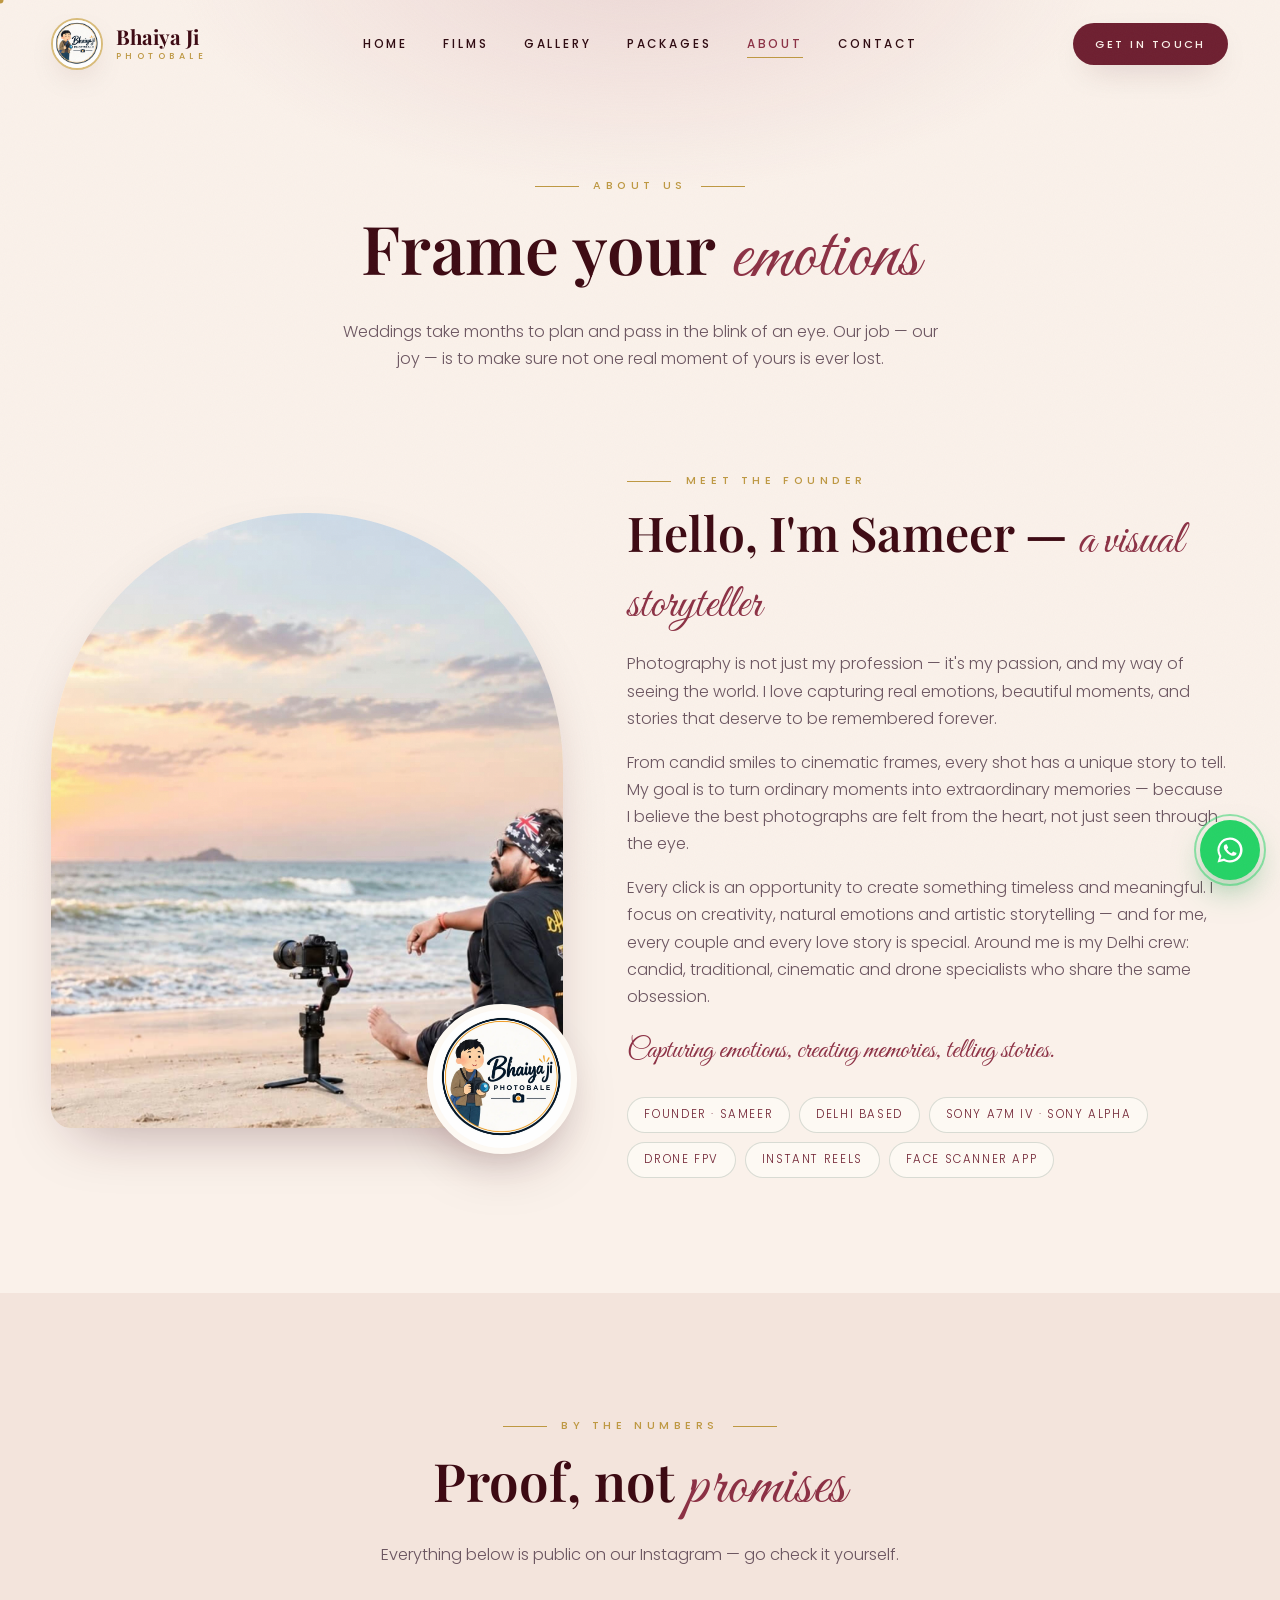
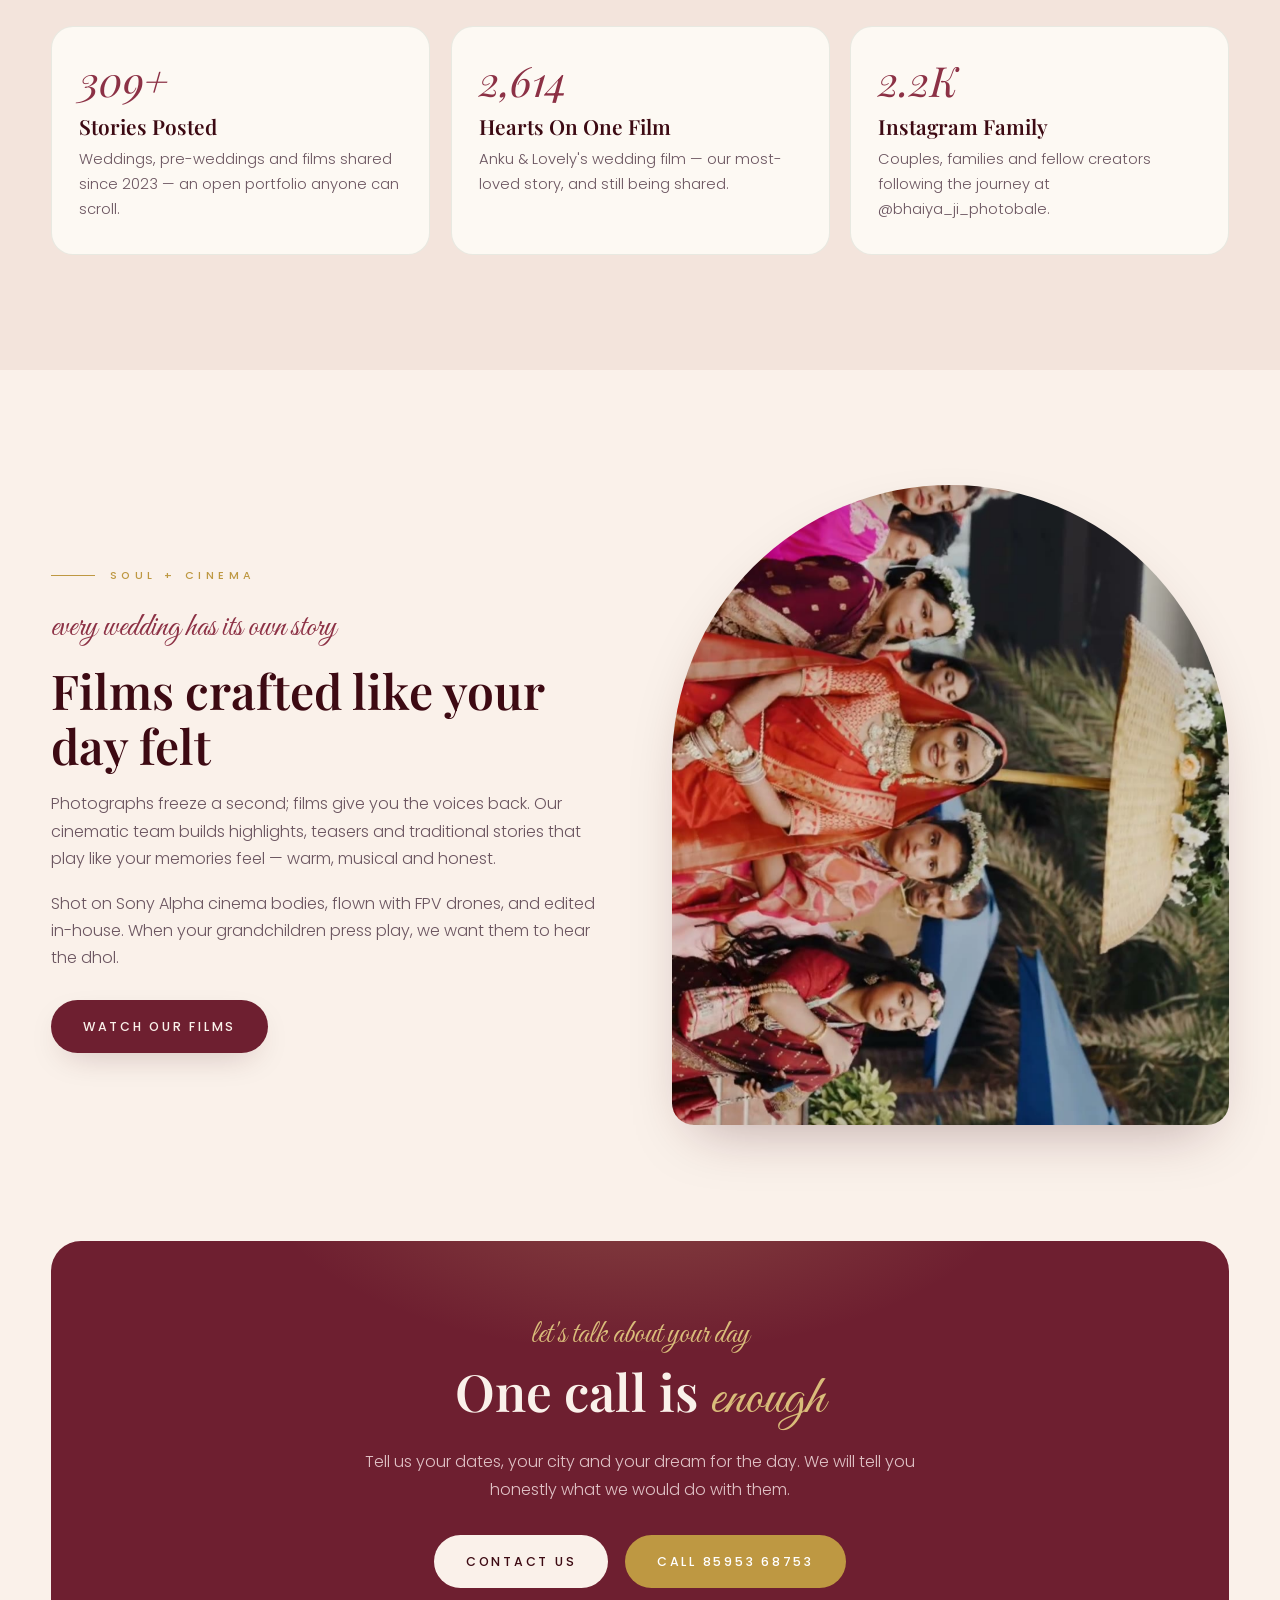
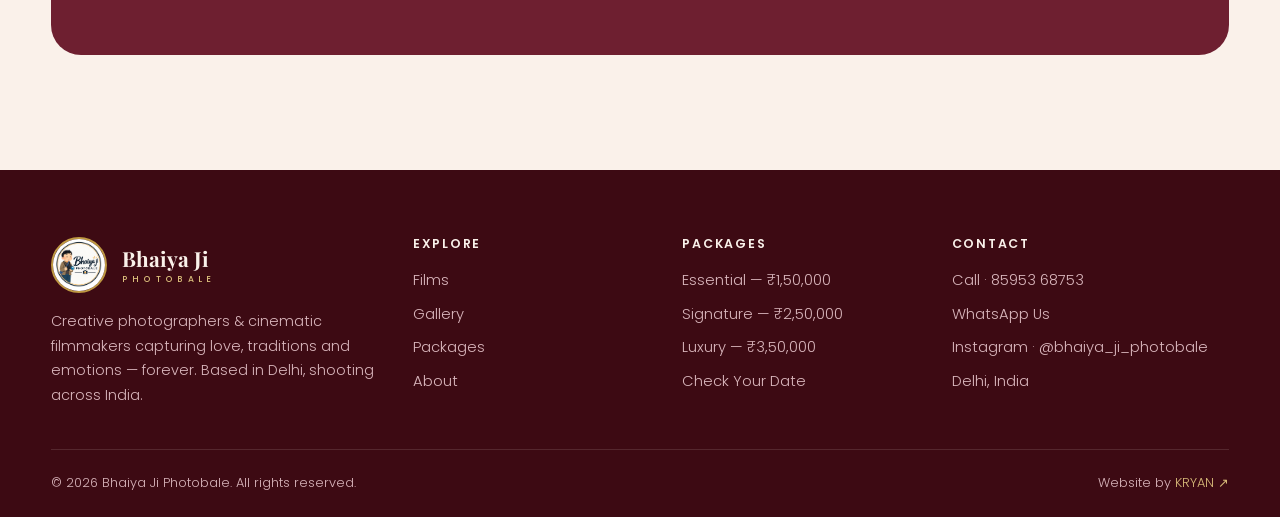
==== commit 8bbbb505: "FINAL23: share image is brand logo" ====
--- a/about.html
+++ b/about.html
@@ -14,16 +14,18 @@
 <meta property="og:title" content="About — Bhaiya Ji Photobale | Wedding Photographers & Filmmakers, Delhi">
 <meta property="og:description" content="About Bhaiya Ji Photobale — a Delhi-based team of creative wedding photographers and cinematic filmmakers. Sony Alpha gear, drone FPV, instant reels and both-side wedding coverage across India.">
 <meta property="og:url" content="https://kryan21.github.io/bhji-prod/about.html">
-<meta property="og:image" content="https://kryan21.github.io/bhji-prod/assets/anku-lovely-haldi.jpg">
+<meta property="og:image" content="https://kryan21.github.io/bhji-prod/assets/logo.jpg">
+<meta property="og:image:width" content="1080">
+<meta property="og:image:height" content="1080">
 <meta name="twitter:card" content="summary_large_image">
 <meta name="twitter:title" content="About — Bhaiya Ji Photobale | Wedding Photographers & Filmmakers, Delhi">
 <meta name="twitter:description" content="About Bhaiya Ji Photobale — a Delhi-based team of creative wedding photographers and cinematic filmmakers. Sony Alpha gear, drone FPV, instant reels and both-side wedding coverage across India.">
-<meta name="twitter:image" content="https://kryan21.github.io/bhji-prod/assets/anku-lovely-haldi.jpg">
+<meta name="twitter:image" content="https://kryan21.github.io/bhji-prod/assets/logo.jpg">
 <link rel="icon" href="assets/logo.jpg">
 <link rel="preconnect" href="https://fonts.googleapis.com">
 <link rel="preconnect" href="https://fonts.gstatic.com" crossorigin>
 <link href="https://fonts.googleapis.com/css2?family=Playfair+Display:ital,wght@0,500;0,600;0,700;0,800;1,500;1,600&family=Poppins:wght@300;400;500;600&family=Great+Vibes&display=swap" rel="stylesheet">
-<link rel="stylesheet" href="style.css?v=22">
+<link rel="stylesheet" href="style.css?v=23">
 <script type="application/ld+json">
 {"@context":"https://schema.org","@type":"LocalBusiness","name":"Bhaiya Ji Photobale","description":"Wedding photography and cinematic wedding films, based in Delhi, shooting across India.","telephone":"+91 8595368753","address":{"@type":"PostalAddress","addressLocality":"Delhi","addressCountry":"IN"},"sameAs":["https://www.instagram.com/bhaiya_ji_photobale"],"priceRange":"₹₹"}
 </script>
@@ -201,6 +203,6 @@
   </div>
 </div>
 
-<script src="script.js?v=22"></script>
+<script src="script.js?v=23"></script>
 </body>
 </html>
--- a/style.css
+++ b/style.css
@@ -1,4 +1,4 @@
-/* FINAL22: hero video + founder + autoplay films */
+/* FINAL23: hero video + founder + autoplay films */
 /* ============================================================
    BHAIYA JI PHOTOBALE — Wedding Photography & Films
    Botanical editorial · deep green + cream · arch frames
@@ -622,7 +622,7 @@
 .hero-live{position:absolute;left:50%;transform:translateX(-50%);bottom:26px;z-index:3;display:inline-flex;align-items:center;gap:.5rem;background:rgba(61,10,19,.55);backdrop-filter:blur(6px);color:var(--cream);font-size:.68rem;font-weight:600;letter-spacing:.14em;text-transform:uppercase;padding:.5rem .95rem;border-radius:999px;border:1px solid rgba(250,241,234,.35);white-space:nowrap}
 .hero-live .pulse-dot{width:8px;height:8px;border-radius:50%;background:#E4572E;animation:pulse 1.6s ease-out infinite}
 
-/* ===== FINAL22: full-screen hero film ===== */
+/* ===== FINAL23: full-screen hero film ===== */
 .hero{min-height:100svh;display:flex;align-items:center;padding:8.5rem 0 6rem;background:var(--green-3)}
 .hero-bg{position:absolute;inset:0;width:100%;height:100%;object-fit:cover;z-index:0}
 .hero-shade{position:absolute;inset:0;z-index:1;background:linear-gradient(90deg,rgba(10,26,18,.82) 0%,rgba(10,26,18,.55) 46%,rgba(10,26,18,.18) 78%,rgba(10,26,18,.30) 100%),linear-gradient(to top,rgba(10,26,18,.55),transparent 42%)}
@@ -645,7 +645,7 @@
   .hero-shade{background:linear-gradient(90deg,rgba(10,26,18,.72),rgba(10,26,18,.45)),linear-gradient(to top,rgba(10,26,18,.6),transparent 50%)}
 }
 
-/* ===== FINAL22: hero layout + header over film ===== */
+/* ===== FINAL23: hero layout + header over film ===== */
 .hero-bg{object-position:72% 50%}
 .header-dark .brand .bname{color:var(--cream)}
 .header-dark .brand .bname span{color:var(--gold-soft)}
@@ -659,7 +659,7 @@
 .header-dark.scrolled .burger,.header-dark.scrolled .call-btn{border-color:var(--line);color:var(--green)}
 @media(max-width:640px){ .hero-bg{object-position:50% 50%} }
 
-/* ===== FINAL22: contrast pass — nothing blends into the film ===== */
+/* ===== FINAL23: contrast pass — nothing blends into the film ===== */
 .hero-bg{object-position:50% 50%}
 .hero-shade{background:
   linear-gradient(90deg,rgba(45,10,18,.92) 0%,rgba(45,10,18,.68) 48%,rgba(45,10,18,.40) 80%,rgba(45,10,18,.48) 100%),
@@ -684,7 +684,7 @@
     linear-gradient(rgba(45,10,18,.30),rgba(45,10,18,.30))}
 }
 
-/* ===== FINAL22: hero copy — bigger, moved right ===== */
+/* ===== FINAL23: hero copy — bigger, moved right ===== */
 .hero-inner{display:flex;justify-content:flex-end}
 .hero .hero-copy{max-width:740px}
 .hero-copy .script{font-size:clamp(2.1rem,3.6vw,3.1rem)}
@@ -711,7 +711,7 @@
     linear-gradient(rgba(45,10,18,.30),rgba(45,10,18,.30))}
 }
 
-/* ===== FINAL22: hero copy full right half — edge to middle ===== */
+/* ===== FINAL23: hero copy full right half — edge to middle ===== */
 .hero-inner{width:100%;max-width:none;margin:0;padding-right:clamp(1.25rem,4vw,4.5rem);padding-left:1.25rem}
 .hero .hero-copy{max-width:min(900px,54vw)}
 .hero-shade{background:
@@ -729,7 +729,7 @@
     linear-gradient(rgba(45,10,18,.30),rgba(45,10,18,.30))}
 }
 
-/* ===== FINAL22: hero hard-left + films rail auto-scroll ===== */
+/* ===== FINAL23: hero hard-left + films rail auto-scroll ===== */
 .hero-inner{justify-content:flex-start;padding-left:clamp(1rem,2.5vw,2.75rem);padding-right:1.25rem}
 .hero-shade{background:
   linear-gradient(90deg,rgba(45,10,18,.94) 0%,rgba(45,10,18,.76) 52%,rgba(45,10,18,.42) 84%,rgba(45,10,18,.48) 100%),
@@ -747,7 +747,7 @@
   section:has(.films-rail) .wrap{overflow-x:auto}
 }
 
-/* ===== FINAL22: phone polish — top fixed, no sideways flow, tighter type ===== */
+/* ===== FINAL23: phone polish — top fixed, no sideways flow, tighter type ===== */
 html,body{overflow-x:hidden;overflow-x:clip}
 html{scroll-behavior:smooth;-webkit-text-size-adjust:100%;overscroll-behavior-x:none}
 *{-webkit-tap-highlight-color:transparent}
@@ -770,15 +770,15 @@
 }
 @media (prefers-reduced-motion: reduce){ html{scroll-behavior:auto} }
 
-/* ===== FINAL22: hero intro — properly small ===== */
+/* ===== FINAL23: hero intro — properly small ===== */
 .hero-sub{font-size:.92rem;line-height:1.6;max-width:480px;font-weight:400}
 @media(max-width:820px){ .hero-sub{font-size:.87rem;line-height:1.58} }
 
-/* ===== FINAL22: hero intro — sentence trimmed, size restored ===== */
+/* ===== FINAL23: hero intro — sentence trimmed, size restored ===== */
 .hero-sub{font-size:1rem;line-height:1.65;max-width:500px}
 @media(max-width:820px){ .hero-sub{font-size:.95rem} }
 
-/* ===== FINAL22: hero — lighter, less red (flat wine wash removed) ===== */
+/* ===== FINAL23: hero — lighter, less red (flat wine wash removed) ===== */
 .hero-shade{background:
   linear-gradient(270deg,rgba(36,18,22,.58) 0%,rgba(36,18,22,.38) 48%,rgba(36,18,22,.14) 80%,rgba(36,18,22,.20) 100%),
   linear-gradient(to top,rgba(36,18,22,.38),transparent 48%),
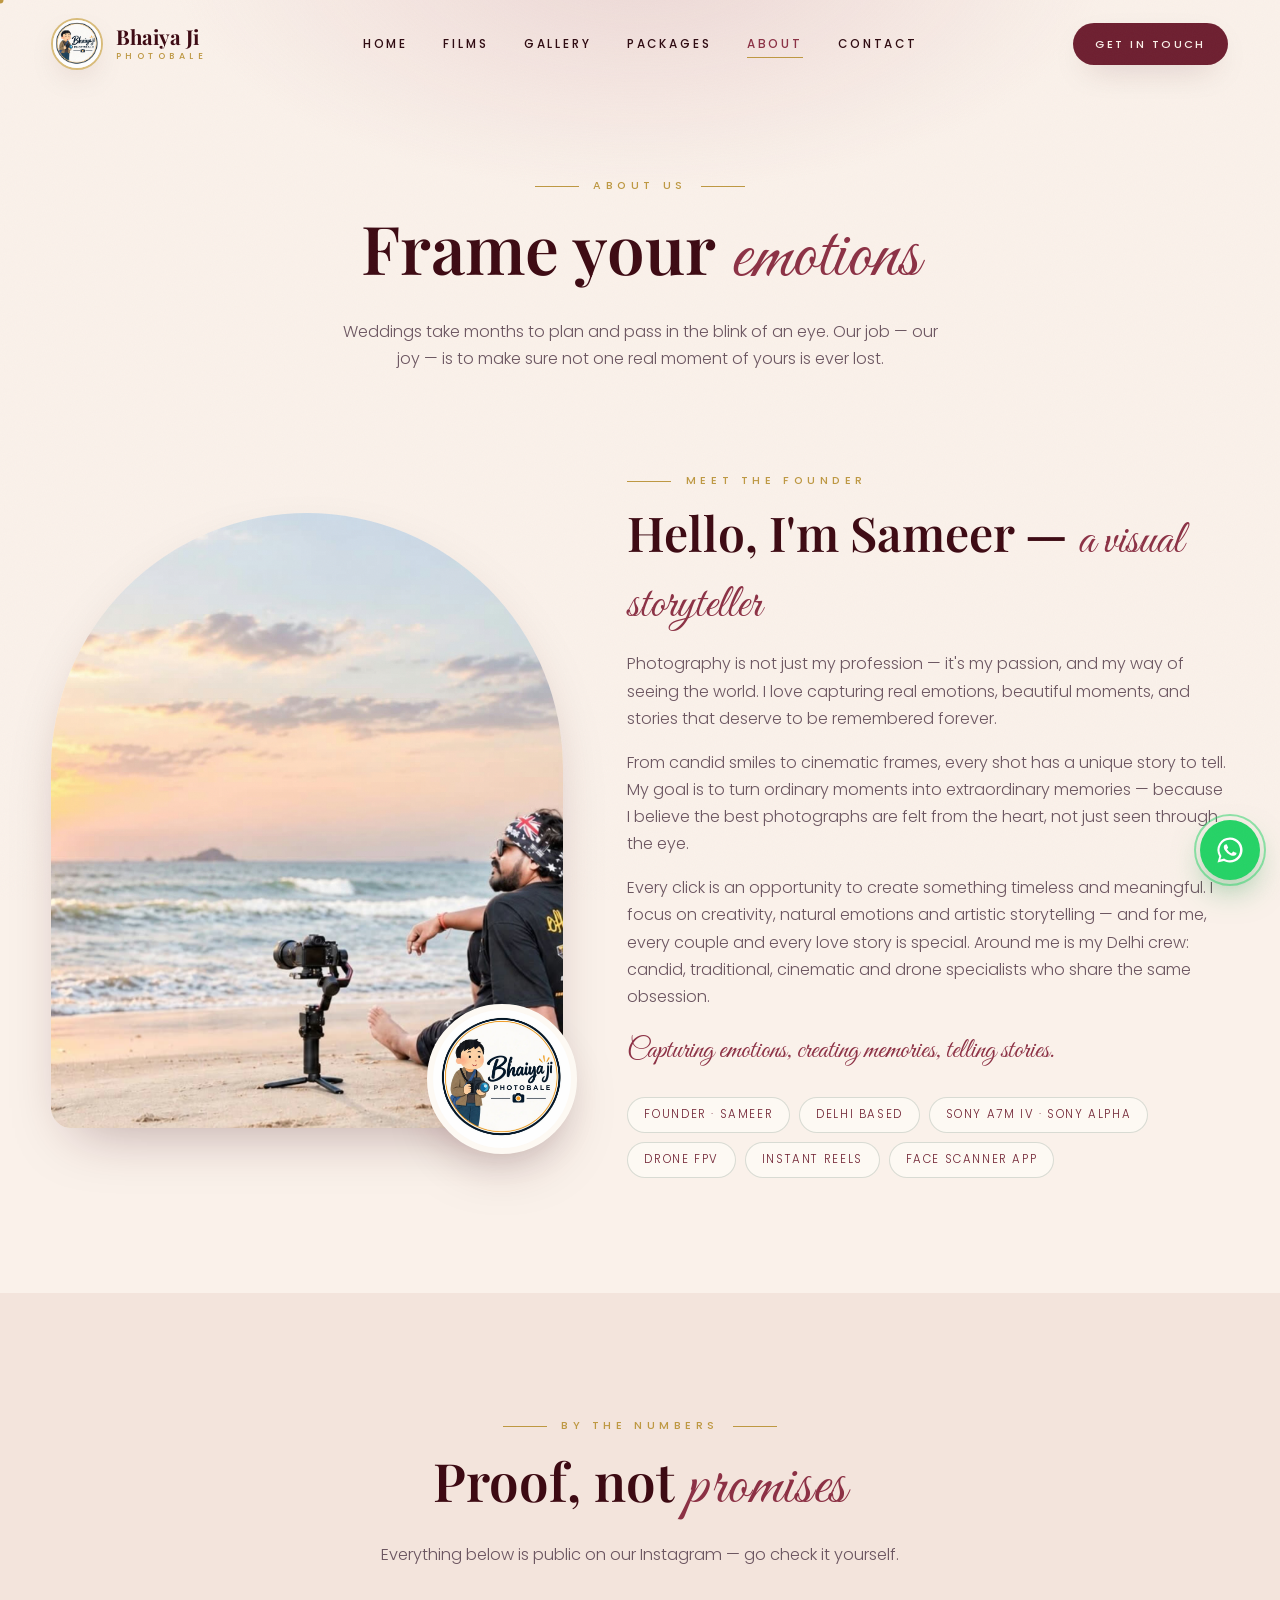
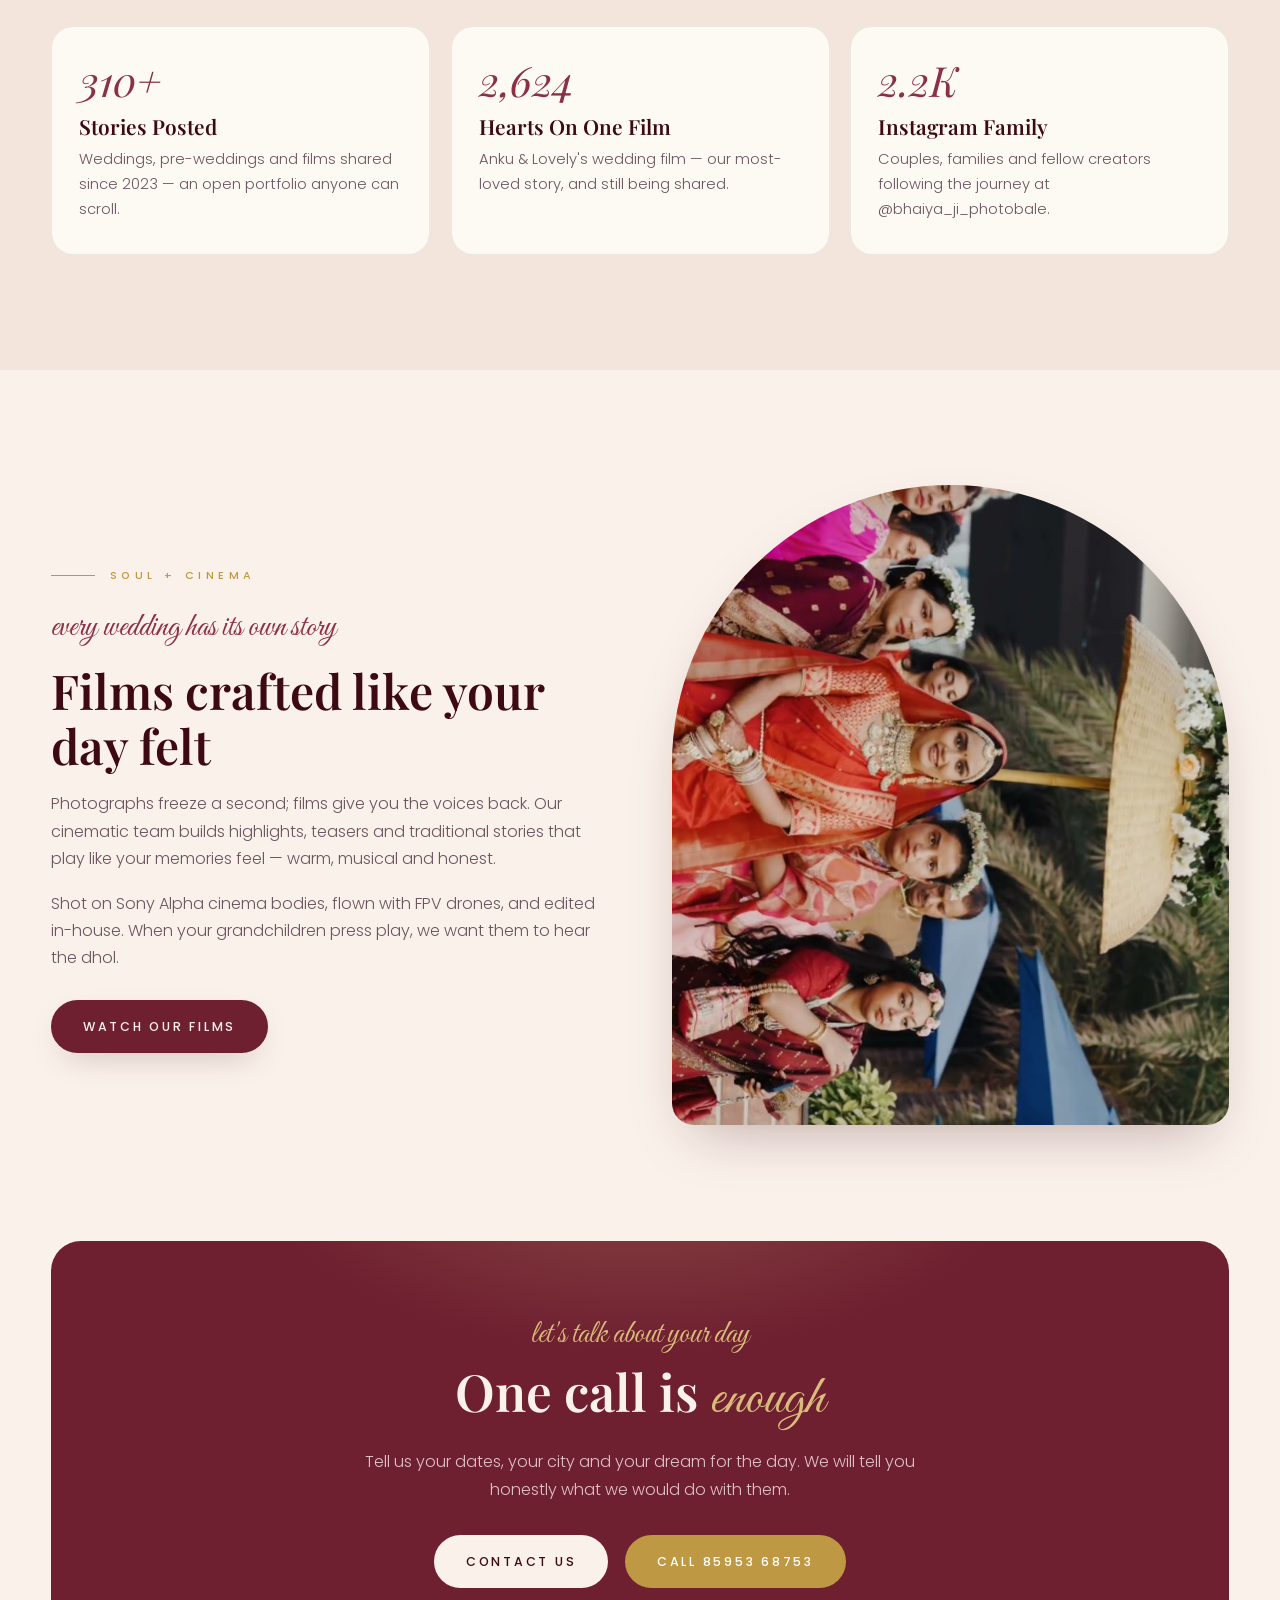
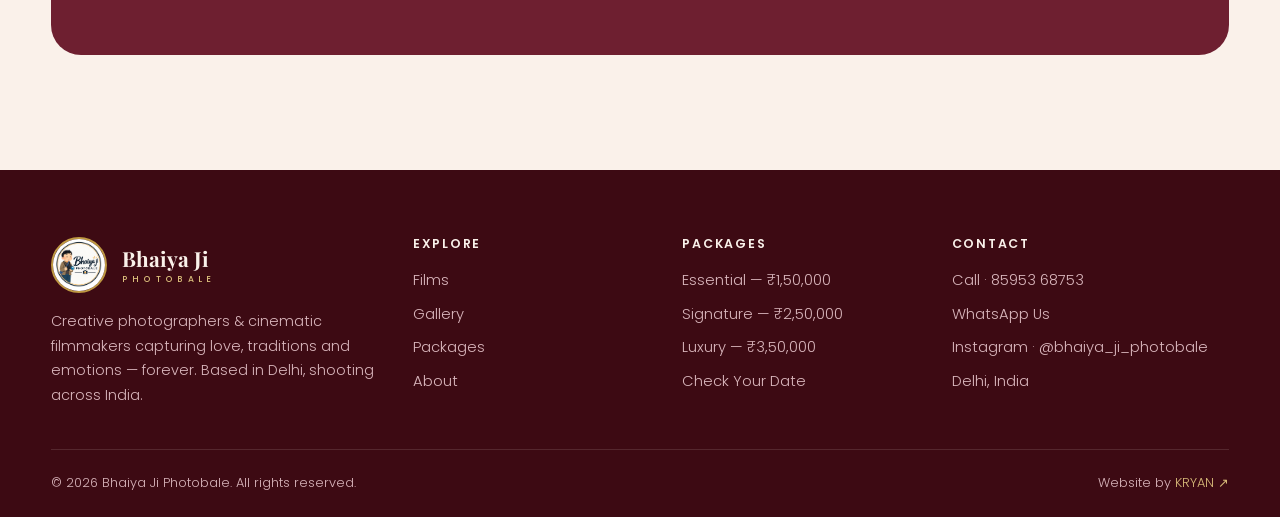
==== commit e9055972: "FINAL24: hero stats one row on phone" ====
--- a/about.html
+++ b/about.html
@@ -25,7 +25,7 @@
 <link rel="preconnect" href="https://fonts.googleapis.com">
 <link rel="preconnect" href="https://fonts.gstatic.com" crossorigin>
 <link href="https://fonts.googleapis.com/css2?family=Playfair+Display:ital,wght@0,500;0,600;0,700;0,800;1,500;1,600&family=Poppins:wght@300;400;500;600&family=Great+Vibes&display=swap" rel="stylesheet">
-<link rel="stylesheet" href="style.css?v=23">
+<link rel="stylesheet" href="style.css?v=24">
 <script type="application/ld+json">
 {"@context":"https://schema.org","@type":"LocalBusiness","name":"Bhaiya Ji Photobale","description":"Wedding photography and cinematic wedding films, based in Delhi, shooting across India.","telephone":"+91 8595368753","address":{"@type":"PostalAddress","addressLocality":"Delhi","addressCountry":"IN"},"sameAs":["https://www.instagram.com/bhaiya_ji_photobale"],"priceRange":"₹₹"}
 </script>
@@ -203,6 +203,6 @@
   </div>
 </div>
 
-<script src="script.js?v=23"></script>
+<script src="script.js?v=24"></script>
 </body>
 </html>
--- a/style.css
+++ b/style.css
@@ -1,4 +1,4 @@
-/* FINAL23: hero video + founder + autoplay films */
+/* FINAL24: hero video + founder + autoplay films */
 /* ============================================================
    BHAIYA JI PHOTOBALE — Wedding Photography & Films
    Botanical editorial · deep green + cream · arch frames
@@ -622,7 +622,7 @@
 .hero-live{position:absolute;left:50%;transform:translateX(-50%);bottom:26px;z-index:3;display:inline-flex;align-items:center;gap:.5rem;background:rgba(61,10,19,.55);backdrop-filter:blur(6px);color:var(--cream);font-size:.68rem;font-weight:600;letter-spacing:.14em;text-transform:uppercase;padding:.5rem .95rem;border-radius:999px;border:1px solid rgba(250,241,234,.35);white-space:nowrap}
 .hero-live .pulse-dot{width:8px;height:8px;border-radius:50%;background:#E4572E;animation:pulse 1.6s ease-out infinite}
 
-/* ===== FINAL23: full-screen hero film ===== */
+/* ===== FINAL24: full-screen hero film ===== */
 .hero{min-height:100svh;display:flex;align-items:center;padding:8.5rem 0 6rem;background:var(--green-3)}
 .hero-bg{position:absolute;inset:0;width:100%;height:100%;object-fit:cover;z-index:0}
 .hero-shade{position:absolute;inset:0;z-index:1;background:linear-gradient(90deg,rgba(10,26,18,.82) 0%,rgba(10,26,18,.55) 46%,rgba(10,26,18,.18) 78%,rgba(10,26,18,.30) 100%),linear-gradient(to top,rgba(10,26,18,.55),transparent 42%)}
@@ -645,7 +645,7 @@
   .hero-shade{background:linear-gradient(90deg,rgba(10,26,18,.72),rgba(10,26,18,.45)),linear-gradient(to top,rgba(10,26,18,.6),transparent 50%)}
 }
 
-/* ===== FINAL23: hero layout + header over film ===== */
+/* ===== FINAL24: hero layout + header over film ===== */
 .hero-bg{object-position:72% 50%}
 .header-dark .brand .bname{color:var(--cream)}
 .header-dark .brand .bname span{color:var(--gold-soft)}
@@ -659,7 +659,7 @@
 .header-dark.scrolled .burger,.header-dark.scrolled .call-btn{border-color:var(--line);color:var(--green)}
 @media(max-width:640px){ .hero-bg{object-position:50% 50%} }
 
-/* ===== FINAL23: contrast pass — nothing blends into the film ===== */
+/* ===== FINAL24: contrast pass — nothing blends into the film ===== */
 .hero-bg{object-position:50% 50%}
 .hero-shade{background:
   linear-gradient(90deg,rgba(45,10,18,.92) 0%,rgba(45,10,18,.68) 48%,rgba(45,10,18,.40) 80%,rgba(45,10,18,.48) 100%),
@@ -684,7 +684,7 @@
     linear-gradient(rgba(45,10,18,.30),rgba(45,10,18,.30))}
 }
 
-/* ===== FINAL23: hero copy — bigger, moved right ===== */
+/* ===== FINAL24: hero copy — bigger, moved right ===== */
 .hero-inner{display:flex;justify-content:flex-end}
 .hero .hero-copy{max-width:740px}
 .hero-copy .script{font-size:clamp(2.1rem,3.6vw,3.1rem)}
@@ -711,7 +711,7 @@
     linear-gradient(rgba(45,10,18,.30),rgba(45,10,18,.30))}
 }
 
-/* ===== FINAL23: hero copy full right half — edge to middle ===== */
+/* ===== FINAL24: hero copy full right half — edge to middle ===== */
 .hero-inner{width:100%;max-width:none;margin:0;padding-right:clamp(1.25rem,4vw,4.5rem);padding-left:1.25rem}
 .hero .hero-copy{max-width:min(900px,54vw)}
 .hero-shade{background:
@@ -729,7 +729,7 @@
     linear-gradient(rgba(45,10,18,.30),rgba(45,10,18,.30))}
 }
 
-/* ===== FINAL23: hero hard-left + films rail auto-scroll ===== */
+/* ===== FINAL24: hero hard-left + films rail auto-scroll ===== */
 .hero-inner{justify-content:flex-start;padding-left:clamp(1rem,2.5vw,2.75rem);padding-right:1.25rem}
 .hero-shade{background:
   linear-gradient(90deg,rgba(45,10,18,.94) 0%,rgba(45,10,18,.76) 52%,rgba(45,10,18,.42) 84%,rgba(45,10,18,.48) 100%),
@@ -747,7 +747,7 @@
   section:has(.films-rail) .wrap{overflow-x:auto}
 }
 
-/* ===== FINAL23: phone polish — top fixed, no sideways flow, tighter type ===== */
+/* ===== FINAL24: phone polish — top fixed, no sideways flow, tighter type ===== */
 html,body{overflow-x:hidden;overflow-x:clip}
 html{scroll-behavior:smooth;-webkit-text-size-adjust:100%;overscroll-behavior-x:none}
 *{-webkit-tap-highlight-color:transparent}
@@ -770,15 +770,15 @@
 }
 @media (prefers-reduced-motion: reduce){ html{scroll-behavior:auto} }
 
-/* ===== FINAL23: hero intro — properly small ===== */
+/* ===== FINAL24: hero intro — properly small ===== */
 .hero-sub{font-size:.92rem;line-height:1.6;max-width:480px;font-weight:400}
 @media(max-width:820px){ .hero-sub{font-size:.87rem;line-height:1.58} }
 
-/* ===== FINAL23: hero intro — sentence trimmed, size restored ===== */
+/* ===== FINAL24: hero intro — sentence trimmed, size restored ===== */
 .hero-sub{font-size:1rem;line-height:1.65;max-width:500px}
 @media(max-width:820px){ .hero-sub{font-size:.95rem} }
 
-/* ===== FINAL23: hero — lighter, less red (flat wine wash removed) ===== */
+/* ===== FINAL24: hero — lighter, less red (flat wine wash removed) ===== */
 .hero-shade{background:
   linear-gradient(270deg,rgba(36,18,22,.58) 0%,rgba(36,18,22,.38) 48%,rgba(36,18,22,.14) 80%,rgba(36,18,22,.20) 100%),
   linear-gradient(to top,rgba(36,18,22,.38),transparent 48%),
@@ -789,3 +789,11 @@
     linear-gradient(to top,rgba(36,18,22,.40),transparent 52%),
     linear-gradient(to bottom,rgba(36,18,22,.26),transparent 24%)}
 }
+
+/* ===== FINAL24: hero stats — one row on phone ===== */
+@media(max-width:640px){
+  .hero-proof{display:flex;flex-direction:row;flex-wrap:nowrap;gap:.6rem;margin-top:2rem;padding-top:1.25rem}
+  .hero-proof .p{flex:1 1 0;min-width:0}
+  .hero-proof .p b{font-size:1.18rem;white-space:nowrap}
+  .hero-proof .p span{font-size:.5rem;letter-spacing:.12em;line-height:1.5}
+}
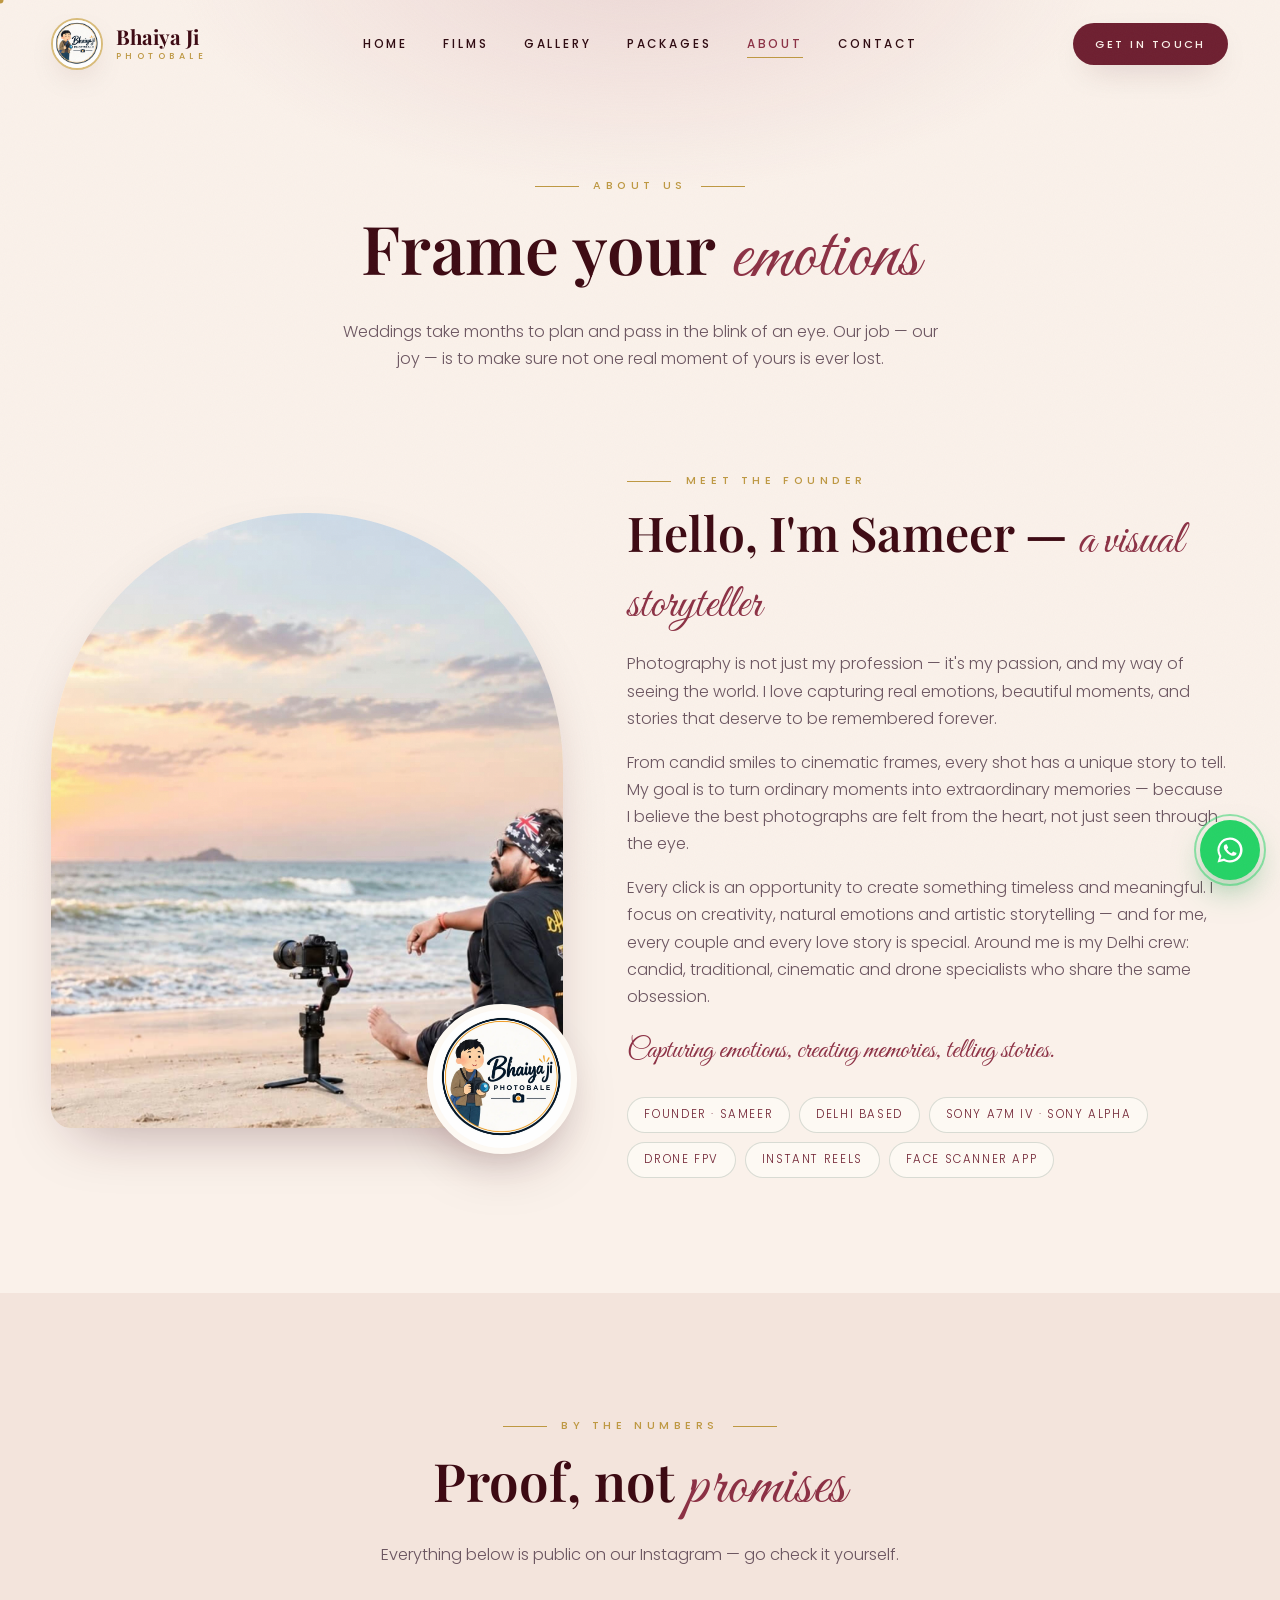
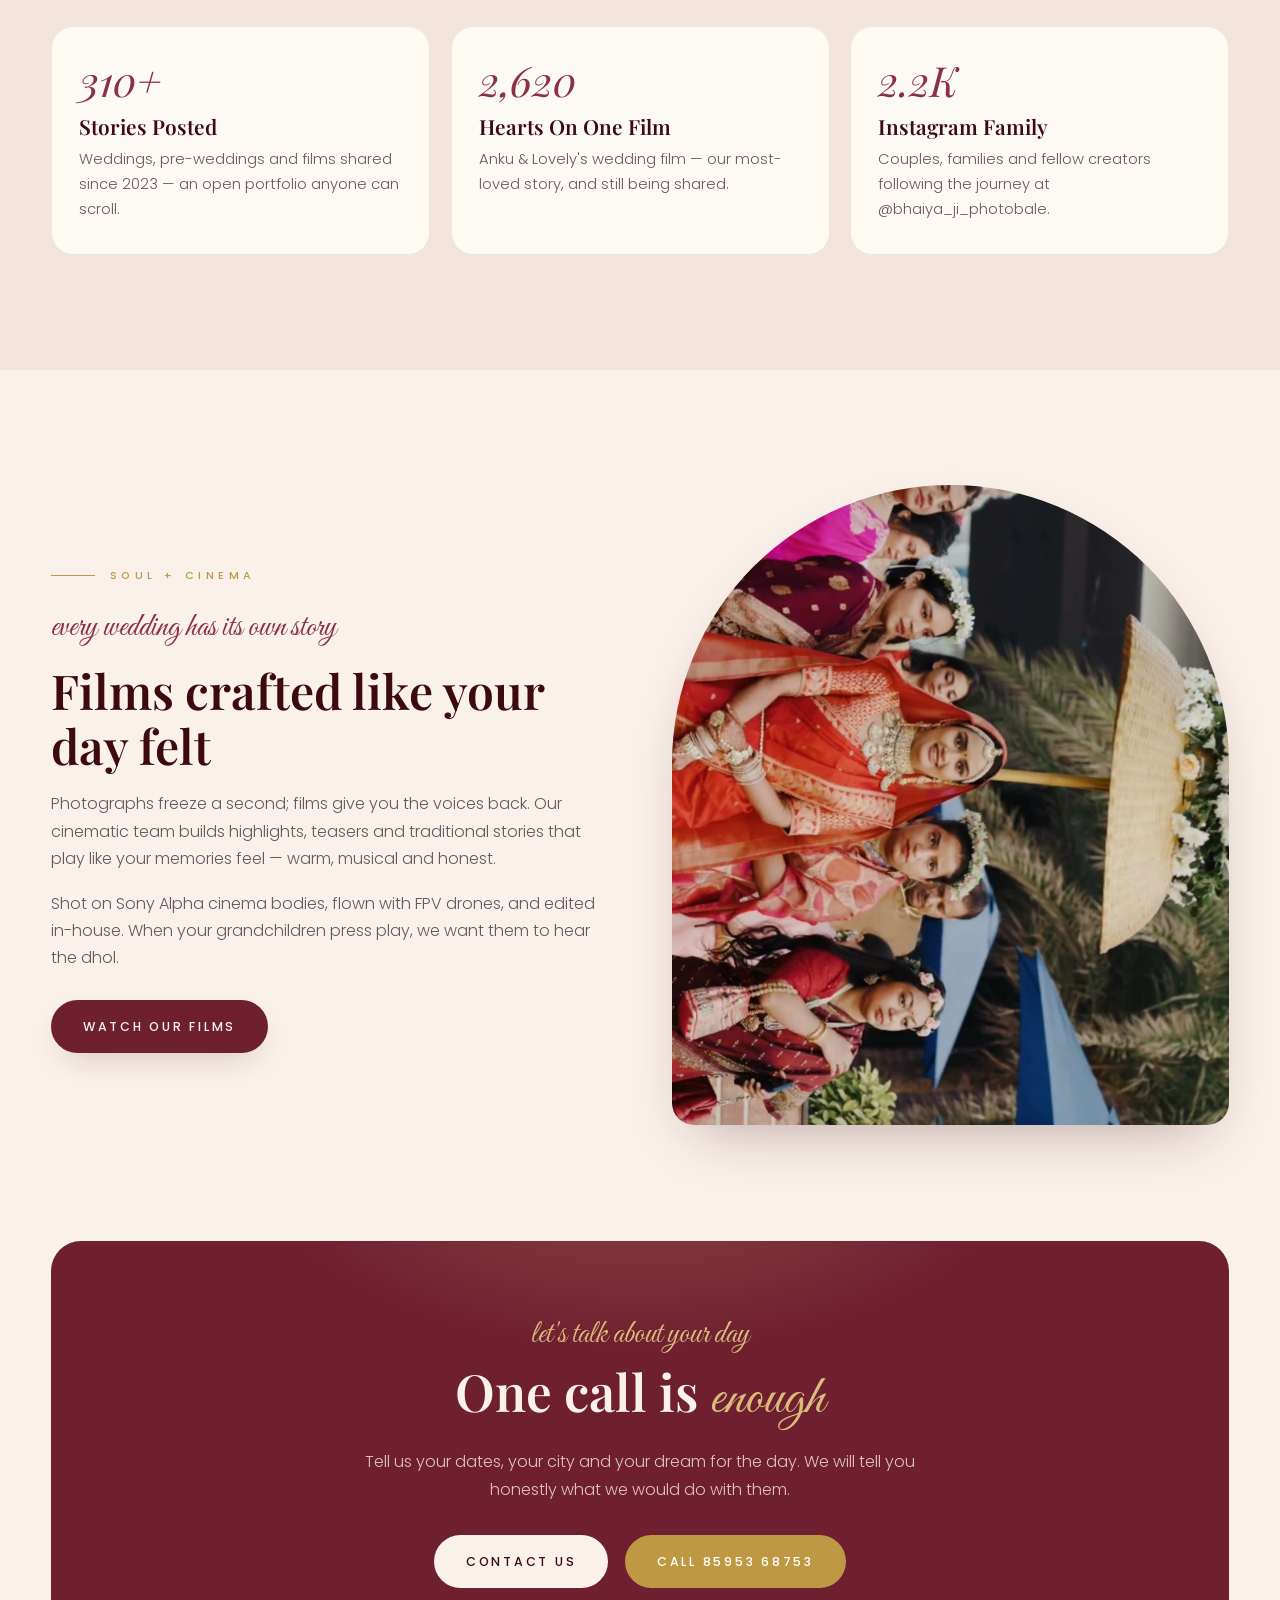
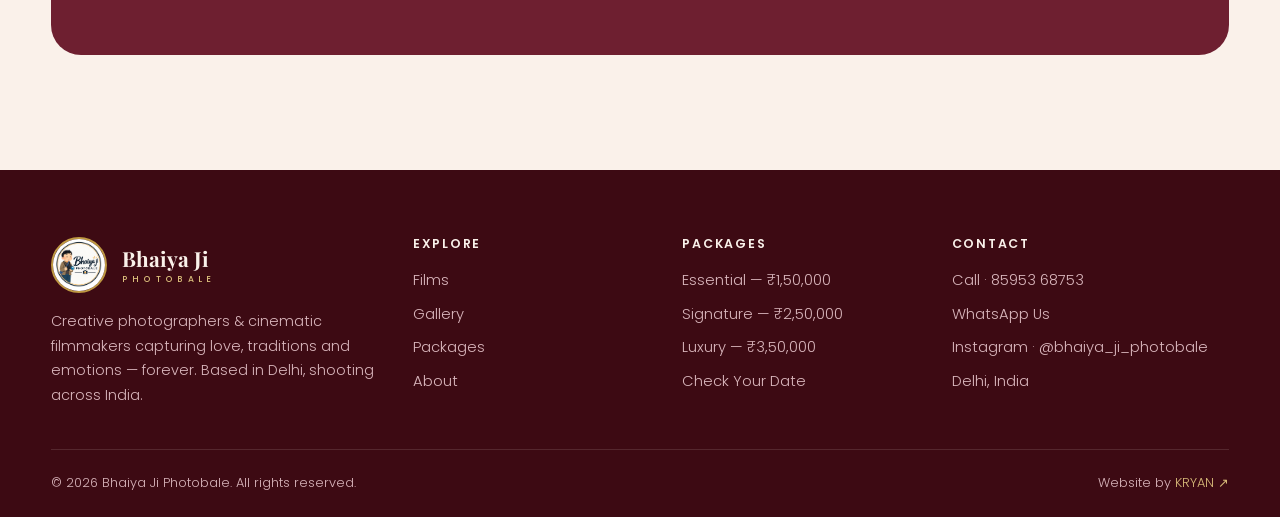
==== commit 90fc2c65: "FINAL26: solid phone header" ====
--- a/about.html
+++ b/about.html
@@ -25,7 +25,7 @@
 <link rel="preconnect" href="https://fonts.googleapis.com">
 <link rel="preconnect" href="https://fonts.gstatic.com" crossorigin>
 <link href="https://fonts.googleapis.com/css2?family=Playfair+Display:ital,wght@0,500;0,600;0,700;0,800;1,500;1,600&family=Poppins:wght@300;400;500;600&family=Great+Vibes&display=swap" rel="stylesheet">
-<link rel="stylesheet" href="style.css?v=24">
+<link rel="stylesheet" href="style.css?v=26">
 <script type="application/ld+json">
 {"@context":"https://schema.org","@type":"LocalBusiness","name":"Bhaiya Ji Photobale","description":"Wedding photography and cinematic wedding films, based in Delhi, shooting across India.","telephone":"+91 8595368753","address":{"@type":"PostalAddress","addressLocality":"Delhi","addressCountry":"IN"},"sameAs":["https://www.instagram.com/bhaiya_ji_photobale"],"priceRange":"₹₹"}
 </script>
@@ -203,6 +203,6 @@
   </div>
 </div>
 
-<script src="script.js?v=24"></script>
+<script src="script.js?v=26"></script>
 </body>
 </html>
--- a/style.css
+++ b/style.css
@@ -1,4 +1,4 @@
-/* FINAL24: hero video + founder + autoplay films */
+/* FINAL26: hero video + founder + autoplay films */
 /* ============================================================
    BHAIYA JI PHOTOBALE — Wedding Photography & Films
    Botanical editorial · deep green + cream · arch frames
@@ -622,7 +622,7 @@
 .hero-live{position:absolute;left:50%;transform:translateX(-50%);bottom:26px;z-index:3;display:inline-flex;align-items:center;gap:.5rem;background:rgba(61,10,19,.55);backdrop-filter:blur(6px);color:var(--cream);font-size:.68rem;font-weight:600;letter-spacing:.14em;text-transform:uppercase;padding:.5rem .95rem;border-radius:999px;border:1px solid rgba(250,241,234,.35);white-space:nowrap}
 .hero-live .pulse-dot{width:8px;height:8px;border-radius:50%;background:#E4572E;animation:pulse 1.6s ease-out infinite}
 
-/* ===== FINAL24: full-screen hero film ===== */
+/* ===== FINAL26: full-screen hero film ===== */
 .hero{min-height:100svh;display:flex;align-items:center;padding:8.5rem 0 6rem;background:var(--green-3)}
 .hero-bg{position:absolute;inset:0;width:100%;height:100%;object-fit:cover;z-index:0}
 .hero-shade{position:absolute;inset:0;z-index:1;background:linear-gradient(90deg,rgba(10,26,18,.82) 0%,rgba(10,26,18,.55) 46%,rgba(10,26,18,.18) 78%,rgba(10,26,18,.30) 100%),linear-gradient(to top,rgba(10,26,18,.55),transparent 42%)}
@@ -645,7 +645,7 @@
   .hero-shade{background:linear-gradient(90deg,rgba(10,26,18,.72),rgba(10,26,18,.45)),linear-gradient(to top,rgba(10,26,18,.6),transparent 50%)}
 }
 
-/* ===== FINAL24: hero layout + header over film ===== */
+/* ===== FINAL26: hero layout + header over film ===== */
 .hero-bg{object-position:72% 50%}
 .header-dark .brand .bname{color:var(--cream)}
 .header-dark .brand .bname span{color:var(--gold-soft)}
@@ -659,7 +659,7 @@
 .header-dark.scrolled .burger,.header-dark.scrolled .call-btn{border-color:var(--line);color:var(--green)}
 @media(max-width:640px){ .hero-bg{object-position:50% 50%} }
 
-/* ===== FINAL24: contrast pass — nothing blends into the film ===== */
+/* ===== FINAL26: contrast pass — nothing blends into the film ===== */
 .hero-bg{object-position:50% 50%}
 .hero-shade{background:
   linear-gradient(90deg,rgba(45,10,18,.92) 0%,rgba(45,10,18,.68) 48%,rgba(45,10,18,.40) 80%,rgba(45,10,18,.48) 100%),
@@ -684,7 +684,7 @@
     linear-gradient(rgba(45,10,18,.30),rgba(45,10,18,.30))}
 }
 
-/* ===== FINAL24: hero copy — bigger, moved right ===== */
+/* ===== FINAL26: hero copy — bigger, moved right ===== */
 .hero-inner{display:flex;justify-content:flex-end}
 .hero .hero-copy{max-width:740px}
 .hero-copy .script{font-size:clamp(2.1rem,3.6vw,3.1rem)}
@@ -711,7 +711,7 @@
     linear-gradient(rgba(45,10,18,.30),rgba(45,10,18,.30))}
 }
 
-/* ===== FINAL24: hero copy full right half — edge to middle ===== */
+/* ===== FINAL26: hero copy full right half — edge to middle ===== */
 .hero-inner{width:100%;max-width:none;margin:0;padding-right:clamp(1.25rem,4vw,4.5rem);padding-left:1.25rem}
 .hero .hero-copy{max-width:min(900px,54vw)}
 .hero-shade{background:
@@ -729,7 +729,7 @@
     linear-gradient(rgba(45,10,18,.30),rgba(45,10,18,.30))}
 }
 
-/* ===== FINAL24: hero hard-left + films rail auto-scroll ===== */
+/* ===== FINAL26: hero hard-left + films rail auto-scroll ===== */
 .hero-inner{justify-content:flex-start;padding-left:clamp(1rem,2.5vw,2.75rem);padding-right:1.25rem}
 .hero-shade{background:
   linear-gradient(90deg,rgba(45,10,18,.94) 0%,rgba(45,10,18,.76) 52%,rgba(45,10,18,.42) 84%,rgba(45,10,18,.48) 100%),
@@ -747,7 +747,7 @@
   section:has(.films-rail) .wrap{overflow-x:auto}
 }
 
-/* ===== FINAL24: phone polish — top fixed, no sideways flow, tighter type ===== */
+/* ===== FINAL26: phone polish — top fixed, no sideways flow, tighter type ===== */
 html,body{overflow-x:hidden;overflow-x:clip}
 html{scroll-behavior:smooth;-webkit-text-size-adjust:100%;overscroll-behavior-x:none}
 *{-webkit-tap-highlight-color:transparent}
@@ -770,15 +770,15 @@
 }
 @media (prefers-reduced-motion: reduce){ html{scroll-behavior:auto} }
 
-/* ===== FINAL24: hero intro — properly small ===== */
+/* ===== FINAL26: hero intro — properly small ===== */
 .hero-sub{font-size:.92rem;line-height:1.6;max-width:480px;font-weight:400}
 @media(max-width:820px){ .hero-sub{font-size:.87rem;line-height:1.58} }
 
-/* ===== FINAL24: hero intro — sentence trimmed, size restored ===== */
+/* ===== FINAL26: hero intro — sentence trimmed, size restored ===== */
 .hero-sub{font-size:1rem;line-height:1.65;max-width:500px}
 @media(max-width:820px){ .hero-sub{font-size:.95rem} }
 
-/* ===== FINAL24: hero — lighter, less red (flat wine wash removed) ===== */
+/* ===== FINAL26: hero — lighter, less red (flat wine wash removed) ===== */
 .hero-shade{background:
   linear-gradient(270deg,rgba(36,18,22,.58) 0%,rgba(36,18,22,.38) 48%,rgba(36,18,22,.14) 80%,rgba(36,18,22,.20) 100%),
   linear-gradient(to top,rgba(36,18,22,.38),transparent 48%),
@@ -790,10 +790,23 @@
     linear-gradient(to bottom,rgba(36,18,22,.26),transparent 24%)}
 }
 
-/* ===== FINAL24: hero stats — one row on phone ===== */
+/* ===== FINAL26: hero stats — one row on phone ===== */
 @media(max-width:640px){
   .hero-proof{display:flex;flex-direction:row;flex-wrap:nowrap;gap:.6rem;margin-top:2rem;padding-top:1.25rem}
   .hero-proof .p{flex:1 1 0;min-width:0}
   .hero-proof .p b{font-size:1.18rem;white-space:nowrap}
   .hero-proof .p span{font-size:.5rem;letter-spacing:.12em;line-height:1.5}
 }
+
+/* ===== FINAL26: phone hero — no more headline sliding under the header ===== */
+@media(max-width:640px){
+  .hero{align-items:flex-start;padding-top:calc(6.5rem + env(safe-area-inset-top));padding-bottom:4rem}
+  .header{padding:.6rem 0}
+  .brand img{width:44px;height:44px}
+}
+
+/* ===== FINAL26: phone header — fully solid, nothing ghosts through ===== */
+@media(max-width:960px){
+  .header,.header.scrolled{background:var(--cream);backdrop-filter:none;-webkit-backdrop-filter:none;box-shadow:0 1px 0 var(--line-soft)}
+  .section{scroll-margin-top:96px}
+}
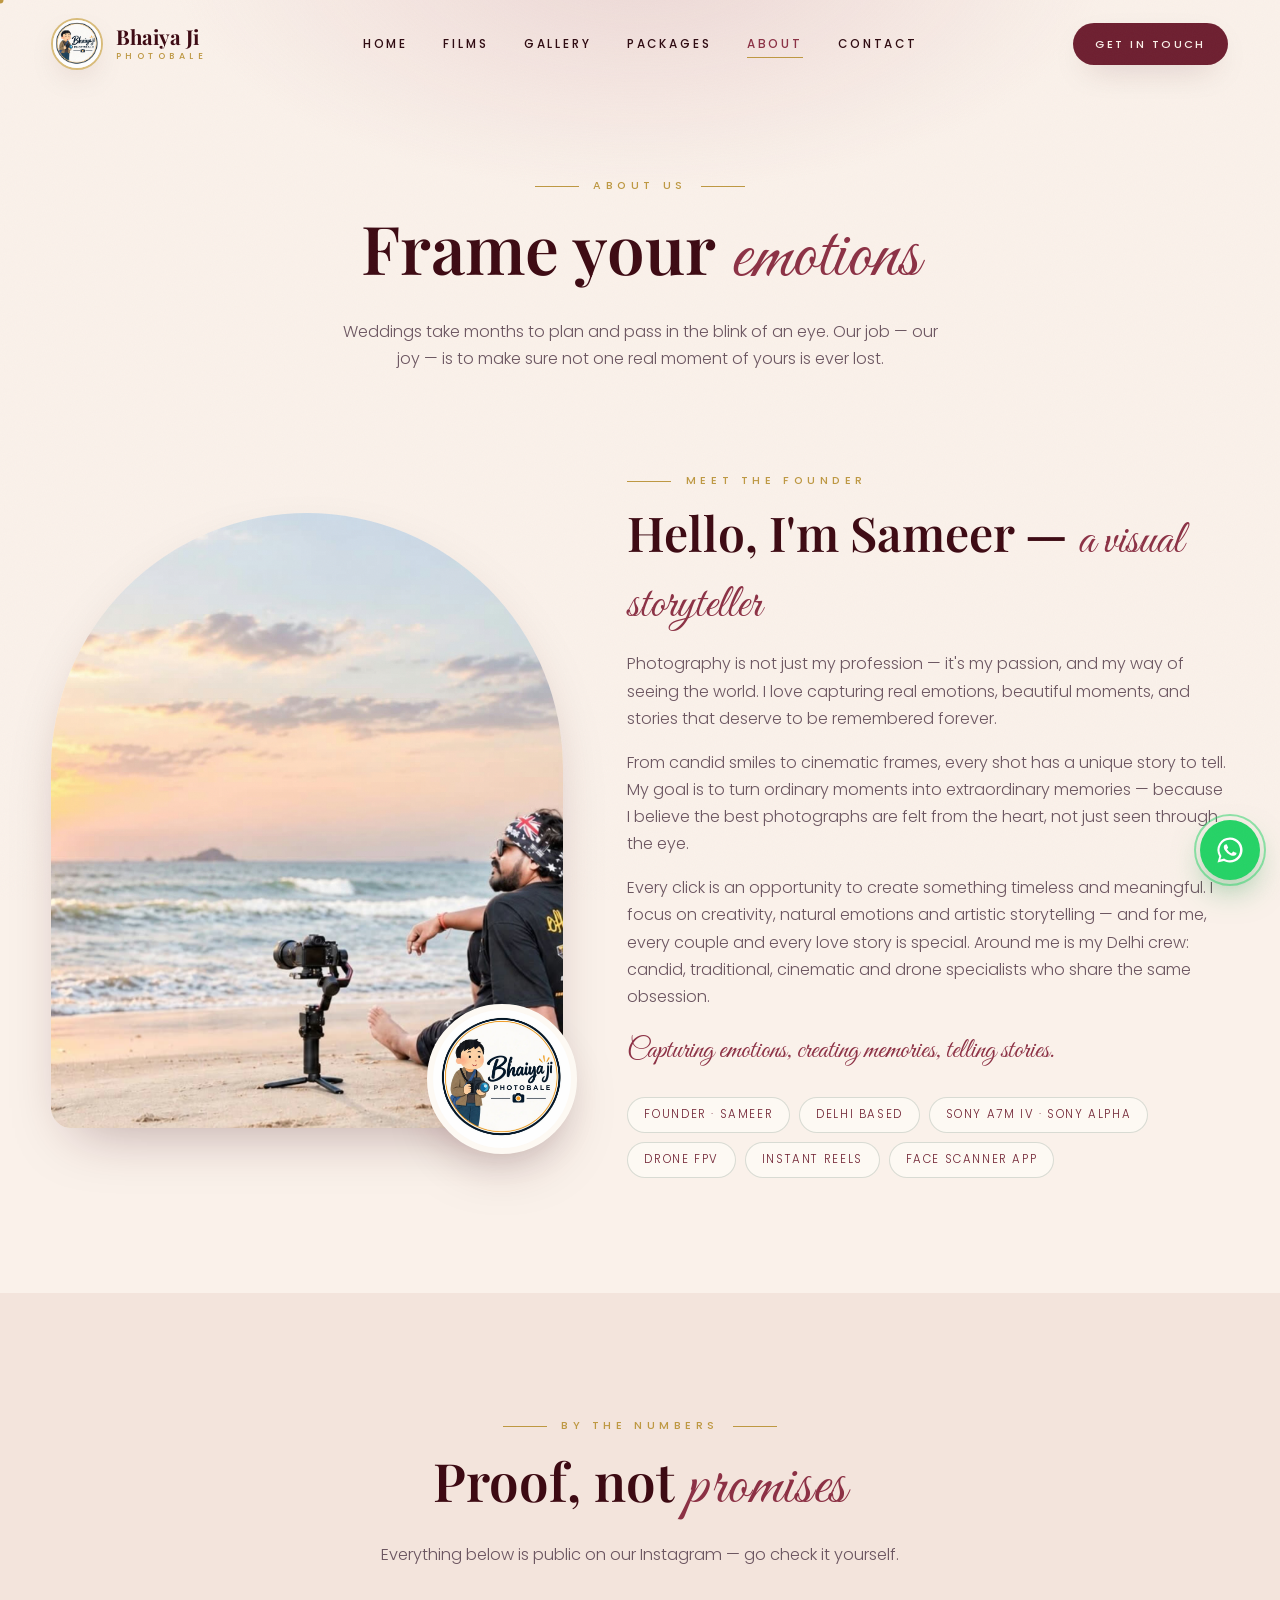
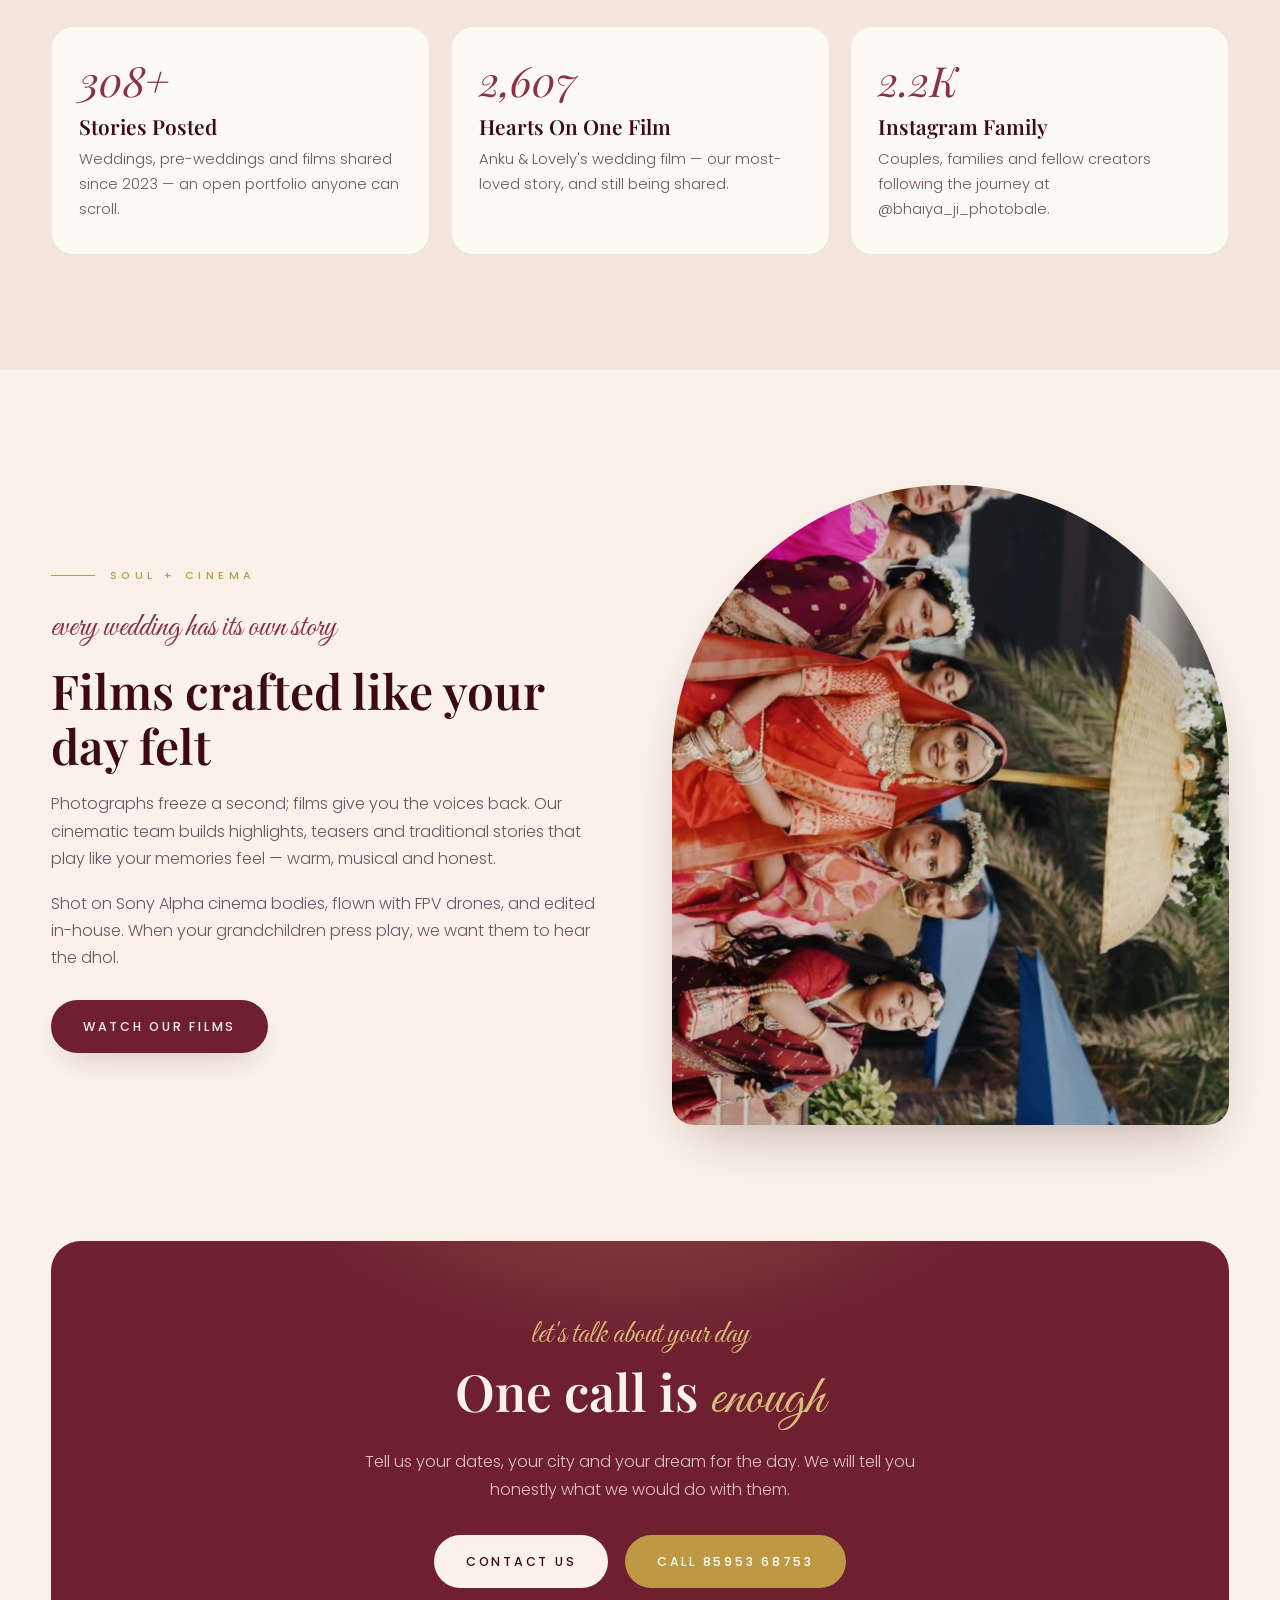
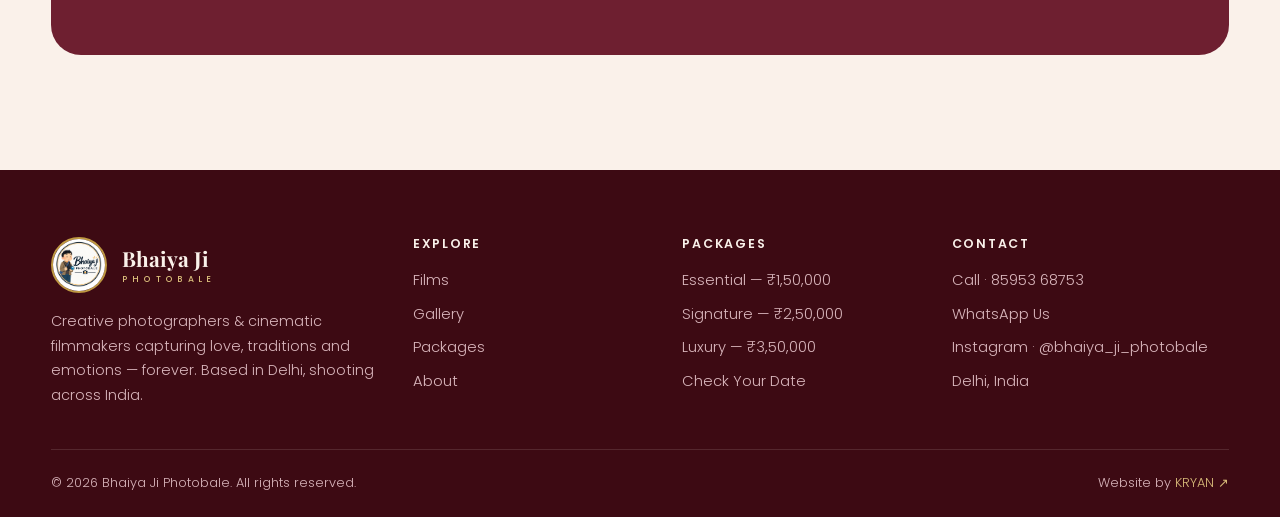
==== commit dbb6e671: "FINAL28: phone header fixed and solid" ====
--- a/about.html
+++ b/about.html
@@ -25,7 +25,7 @@
 <link rel="preconnect" href="https://fonts.googleapis.com">
 <link rel="preconnect" href="https://fonts.gstatic.com" crossorigin>
 <link href="https://fonts.googleapis.com/css2?family=Playfair+Display:ital,wght@0,500;0,600;0,700;0,800;1,500;1,600&family=Poppins:wght@300;400;500;600&family=Great+Vibes&display=swap" rel="stylesheet">
-<link rel="stylesheet" href="style.css?v=26">
+<link rel="stylesheet" href="style.css?v=28">
 <script type="application/ld+json">
 {"@context":"https://schema.org","@type":"LocalBusiness","name":"Bhaiya Ji Photobale","description":"Wedding photography and cinematic wedding films, based in Delhi, shooting across India.","telephone":"+91 8595368753","address":{"@type":"PostalAddress","addressLocality":"Delhi","addressCountry":"IN"},"sameAs":["https://www.instagram.com/bhaiya_ji_photobale"],"priceRange":"₹₹"}
 </script>
@@ -203,6 +203,6 @@
   </div>
 </div>
 
-<script src="script.js?v=26"></script>
+<script src="script.js?v=28"></script>
 </body>
 </html>
--- a/style.css
+++ b/style.css
@@ -1,4 +1,4 @@
-/* FINAL26: hero video + founder + autoplay films */
+/* FINAL28: hero video + founder + autoplay films */
 /* ============================================================
    BHAIYA JI PHOTOBALE — Wedding Photography & Films
    Botanical editorial · deep green + cream · arch frames
@@ -622,7 +622,7 @@
 .hero-live{position:absolute;left:50%;transform:translateX(-50%);bottom:26px;z-index:3;display:inline-flex;align-items:center;gap:.5rem;background:rgba(61,10,19,.55);backdrop-filter:blur(6px);color:var(--cream);font-size:.68rem;font-weight:600;letter-spacing:.14em;text-transform:uppercase;padding:.5rem .95rem;border-radius:999px;border:1px solid rgba(250,241,234,.35);white-space:nowrap}
 .hero-live .pulse-dot{width:8px;height:8px;border-radius:50%;background:#E4572E;animation:pulse 1.6s ease-out infinite}
 
-/* ===== FINAL26: full-screen hero film ===== */
+/* ===== FINAL28: full-screen hero film ===== */
 .hero{min-height:100svh;display:flex;align-items:center;padding:8.5rem 0 6rem;background:var(--green-3)}
 .hero-bg{position:absolute;inset:0;width:100%;height:100%;object-fit:cover;z-index:0}
 .hero-shade{position:absolute;inset:0;z-index:1;background:linear-gradient(90deg,rgba(10,26,18,.82) 0%,rgba(10,26,18,.55) 46%,rgba(10,26,18,.18) 78%,rgba(10,26,18,.30) 100%),linear-gradient(to top,rgba(10,26,18,.55),transparent 42%)}
@@ -645,7 +645,7 @@
   .hero-shade{background:linear-gradient(90deg,rgba(10,26,18,.72),rgba(10,26,18,.45)),linear-gradient(to top,rgba(10,26,18,.6),transparent 50%)}
 }
 
-/* ===== FINAL26: hero layout + header over film ===== */
+/* ===== FINAL28: hero layout + header over film ===== */
 .hero-bg{object-position:72% 50%}
 .header-dark .brand .bname{color:var(--cream)}
 .header-dark .brand .bname span{color:var(--gold-soft)}
@@ -659,7 +659,7 @@
 .header-dark.scrolled .burger,.header-dark.scrolled .call-btn{border-color:var(--line);color:var(--green)}
 @media(max-width:640px){ .hero-bg{object-position:50% 50%} }
 
-/* ===== FINAL26: contrast pass — nothing blends into the film ===== */
+/* ===== FINAL28: contrast pass — nothing blends into the film ===== */
 .hero-bg{object-position:50% 50%}
 .hero-shade{background:
   linear-gradient(90deg,rgba(45,10,18,.92) 0%,rgba(45,10,18,.68) 48%,rgba(45,10,18,.40) 80%,rgba(45,10,18,.48) 100%),
@@ -684,7 +684,7 @@
     linear-gradient(rgba(45,10,18,.30),rgba(45,10,18,.30))}
 }
 
-/* ===== FINAL26: hero copy — bigger, moved right ===== */
+/* ===== FINAL28: hero copy — bigger, moved right ===== */
 .hero-inner{display:flex;justify-content:flex-end}
 .hero .hero-copy{max-width:740px}
 .hero-copy .script{font-size:clamp(2.1rem,3.6vw,3.1rem)}
@@ -711,7 +711,7 @@
     linear-gradient(rgba(45,10,18,.30),rgba(45,10,18,.30))}
 }
 
-/* ===== FINAL26: hero copy full right half — edge to middle ===== */
+/* ===== FINAL28: hero copy full right half — edge to middle ===== */
 .hero-inner{width:100%;max-width:none;margin:0;padding-right:clamp(1.25rem,4vw,4.5rem);padding-left:1.25rem}
 .hero .hero-copy{max-width:min(900px,54vw)}
 .hero-shade{background:
@@ -729,7 +729,7 @@
     linear-gradient(rgba(45,10,18,.30),rgba(45,10,18,.30))}
 }
 
-/* ===== FINAL26: hero hard-left + films rail auto-scroll ===== */
+/* ===== FINAL28: hero hard-left + films rail auto-scroll ===== */
 .hero-inner{justify-content:flex-start;padding-left:clamp(1rem,2.5vw,2.75rem);padding-right:1.25rem}
 .hero-shade{background:
   linear-gradient(90deg,rgba(45,10,18,.94) 0%,rgba(45,10,18,.76) 52%,rgba(45,10,18,.42) 84%,rgba(45,10,18,.48) 100%),
@@ -747,7 +747,7 @@
   section:has(.films-rail) .wrap{overflow-x:auto}
 }
 
-/* ===== FINAL26: phone polish — top fixed, no sideways flow, tighter type ===== */
+/* ===== FINAL28: phone polish — top fixed, no sideways flow, tighter type ===== */
 html,body{overflow-x:hidden;overflow-x:clip}
 html{scroll-behavior:smooth;-webkit-text-size-adjust:100%;overscroll-behavior-x:none}
 *{-webkit-tap-highlight-color:transparent}
@@ -770,15 +770,15 @@
 }
 @media (prefers-reduced-motion: reduce){ html{scroll-behavior:auto} }
 
-/* ===== FINAL26: hero intro — properly small ===== */
+/* ===== FINAL28: hero intro — properly small ===== */
 .hero-sub{font-size:.92rem;line-height:1.6;max-width:480px;font-weight:400}
 @media(max-width:820px){ .hero-sub{font-size:.87rem;line-height:1.58} }
 
-/* ===== FINAL26: hero intro — sentence trimmed, size restored ===== */
+/* ===== FINAL28: hero intro — sentence trimmed, size restored ===== */
 .hero-sub{font-size:1rem;line-height:1.65;max-width:500px}
 @media(max-width:820px){ .hero-sub{font-size:.95rem} }
 
-/* ===== FINAL26: hero — lighter, less red (flat wine wash removed) ===== */
+/* ===== FINAL28: hero — lighter, less red (flat wine wash removed) ===== */
 .hero-shade{background:
   linear-gradient(270deg,rgba(36,18,22,.58) 0%,rgba(36,18,22,.38) 48%,rgba(36,18,22,.14) 80%,rgba(36,18,22,.20) 100%),
   linear-gradient(to top,rgba(36,18,22,.38),transparent 48%),
@@ -790,7 +790,7 @@
     linear-gradient(to bottom,rgba(36,18,22,.26),transparent 24%)}
 }
 
-/* ===== FINAL26: hero stats — one row on phone ===== */
+/* ===== FINAL28: hero stats — one row on phone ===== */
 @media(max-width:640px){
   .hero-proof{display:flex;flex-direction:row;flex-wrap:nowrap;gap:.6rem;margin-top:2rem;padding-top:1.25rem}
   .hero-proof .p{flex:1 1 0;min-width:0}
@@ -798,15 +798,26 @@
   .hero-proof .p span{font-size:.5rem;letter-spacing:.12em;line-height:1.5}
 }
 
-/* ===== FINAL26: phone hero — no more headline sliding under the header ===== */
+/* ===== FINAL28: phone hero — no more headline sliding under the header ===== */
 @media(max-width:640px){
   .hero{align-items:flex-start;padding-top:calc(6.5rem + env(safe-area-inset-top));padding-bottom:4rem}
   .header{padding:.6rem 0}
   .brand img{width:44px;height:44px}
 }
 
-/* ===== FINAL26: phone header — fully solid, nothing ghosts through ===== */
+/* ===== FINAL28: phone header — fully solid, nothing ghosts through ===== */
 @media(max-width:960px){
   .header,.header.scrolled{background:var(--cream);backdrop-filter:none;-webkit-backdrop-filter:none;box-shadow:0 1px 0 var(--line-soft)}
   .section{scroll-margin-top:96px}
 }
+
+/* ===== FINAL28: phone header scrolls away with the page — it can never slice a heading ===== */
+@media(max-width:960px){
+  .header{position:absolute;top:0;left:0;right:0}
+}
+
+/* ===== FINAL28: phone header back to fixed + solid — always visible, never translucent ===== */
+@media(max-width:960px){
+  .header{position:fixed;top:0;left:0;right:0;background:var(--cream);backdrop-filter:none;-webkit-backdrop-filter:none;box-shadow:0 1px 0 var(--line-soft)}
+  .header.scrolled{background:var(--cream);backdrop-filter:none;-webkit-backdrop-filter:none}
+}
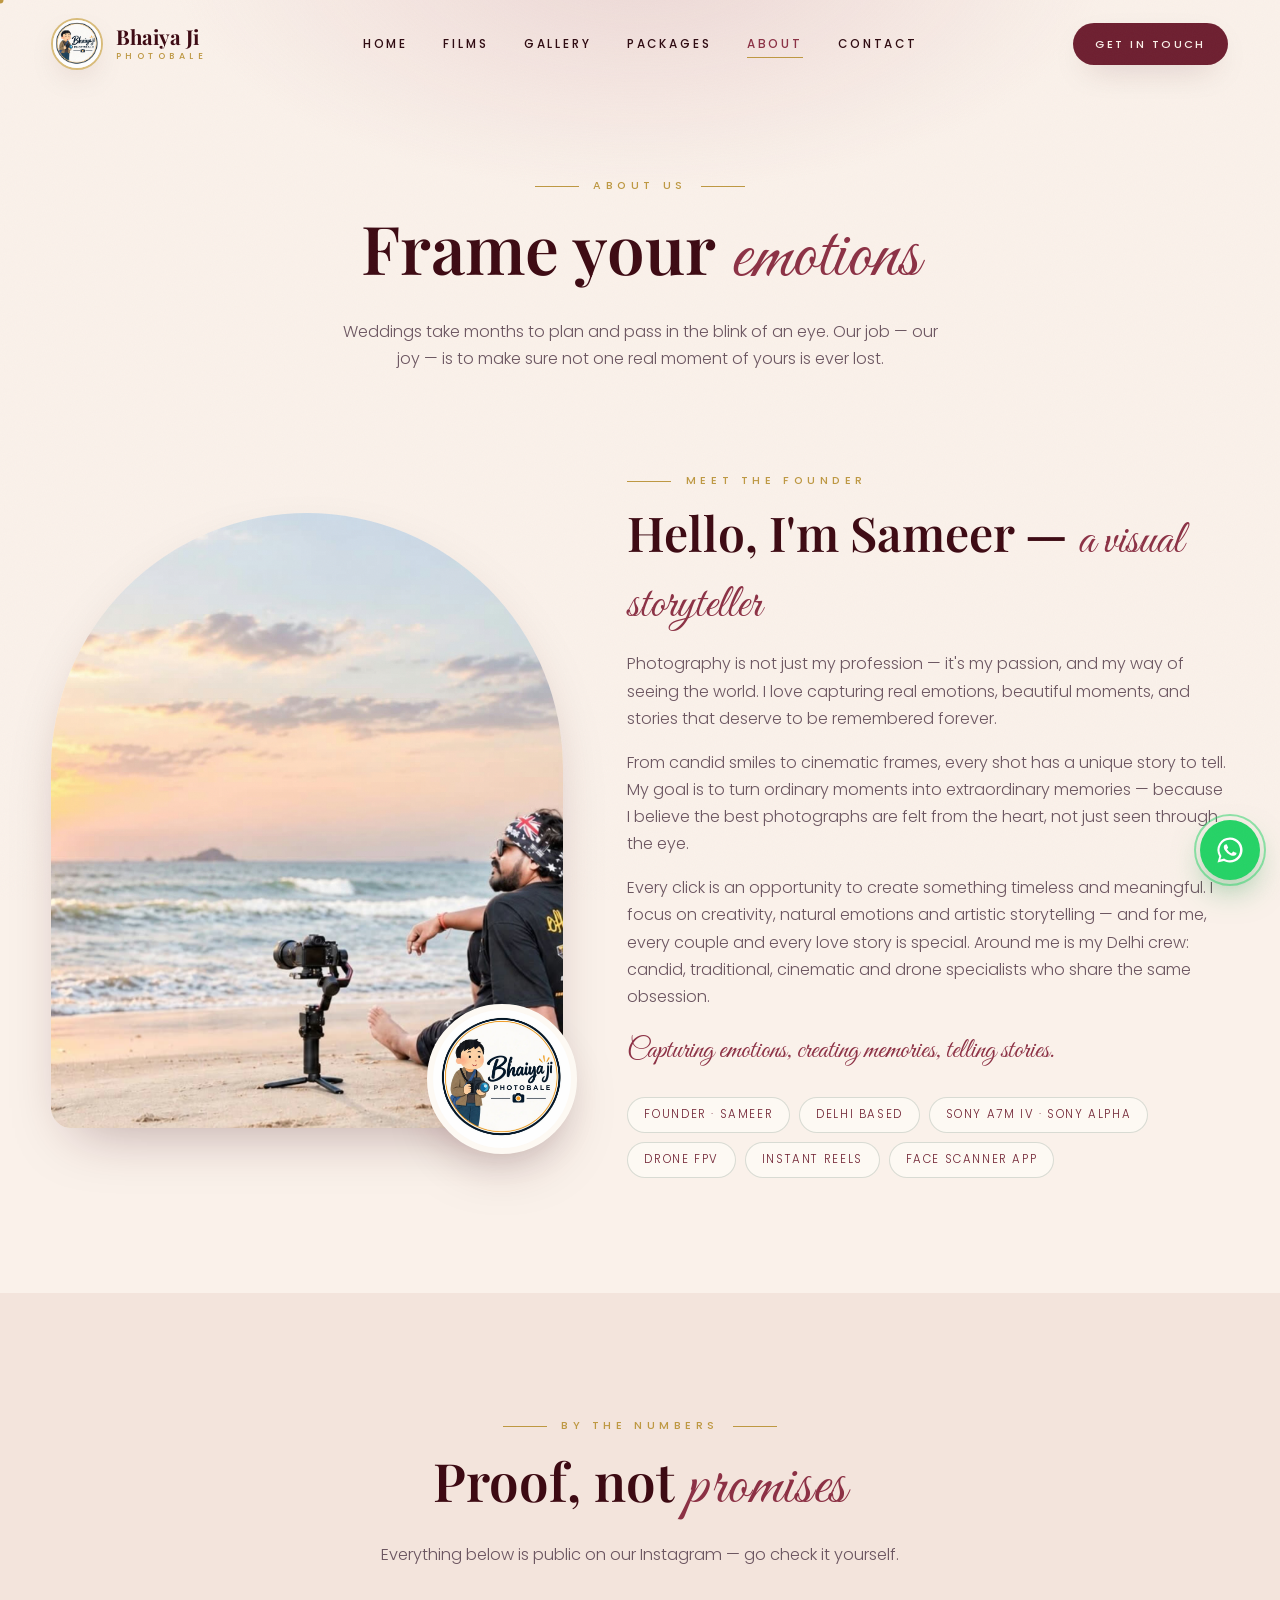
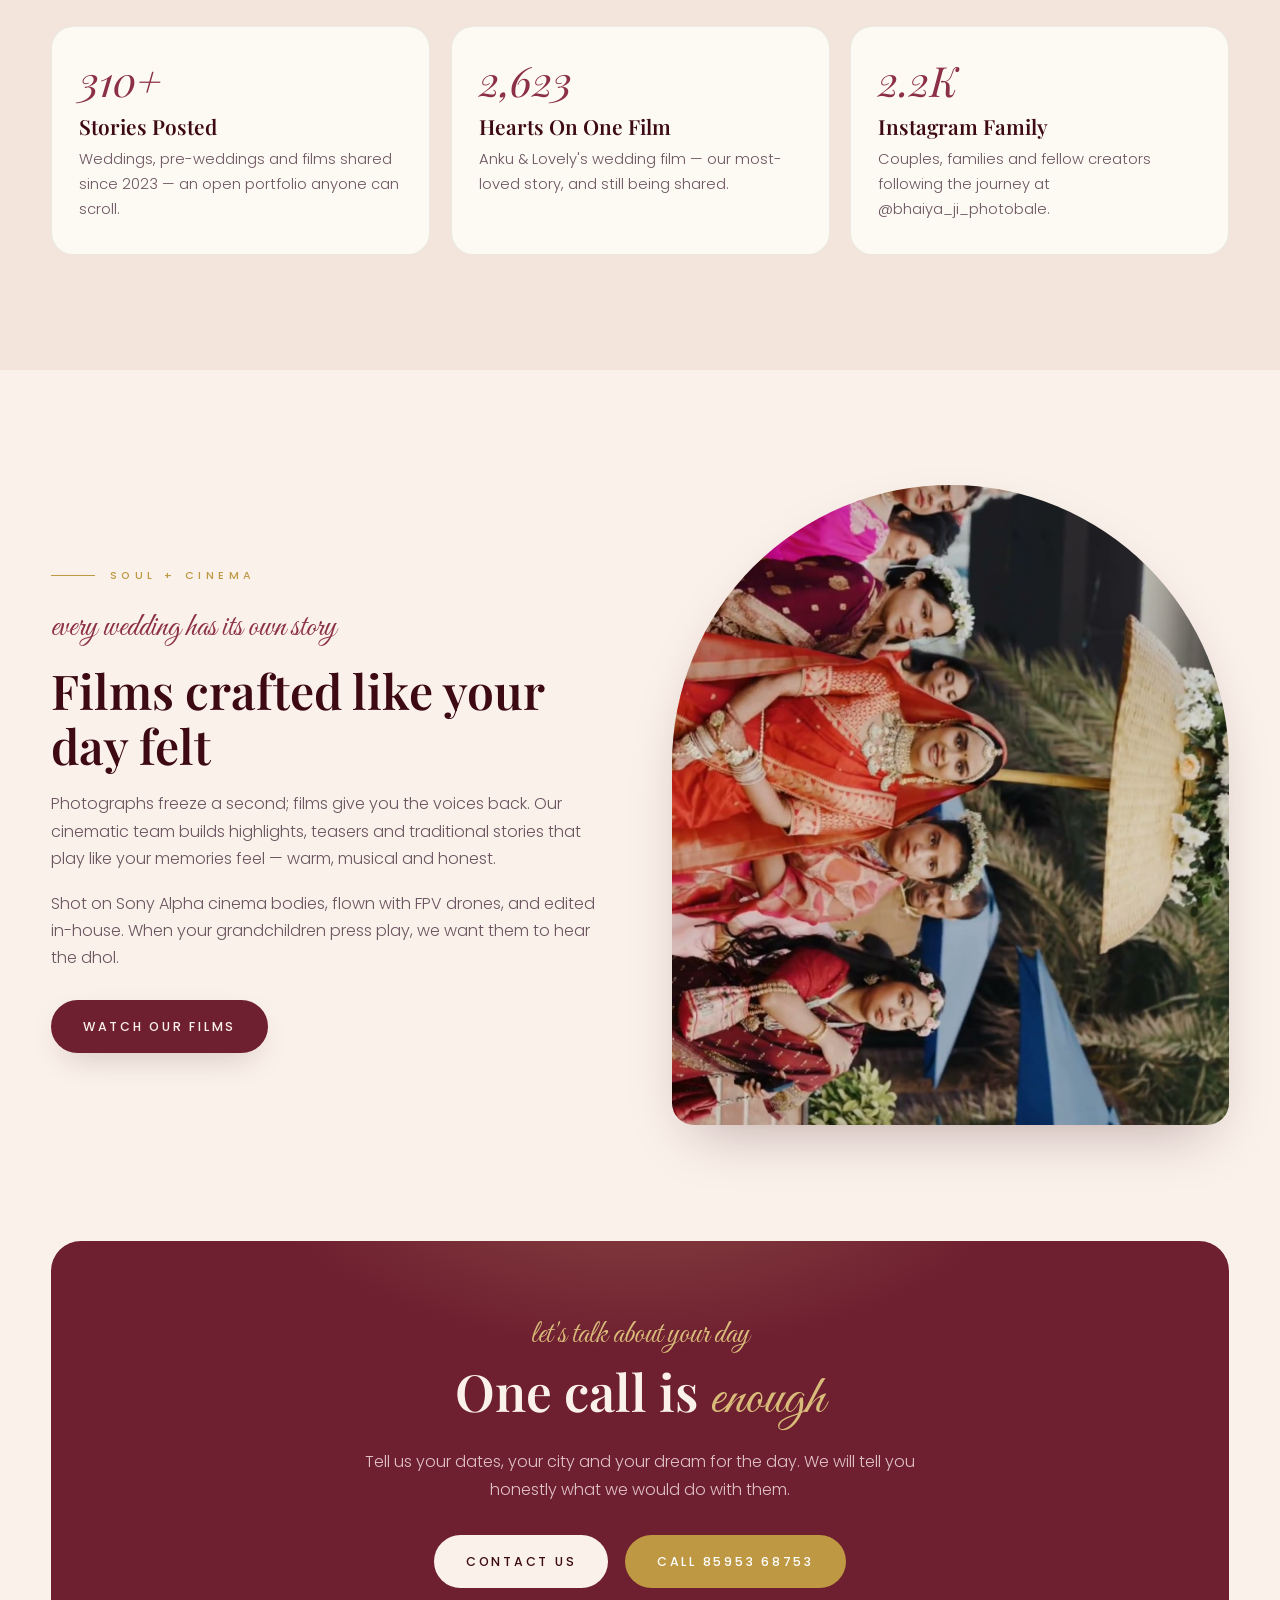
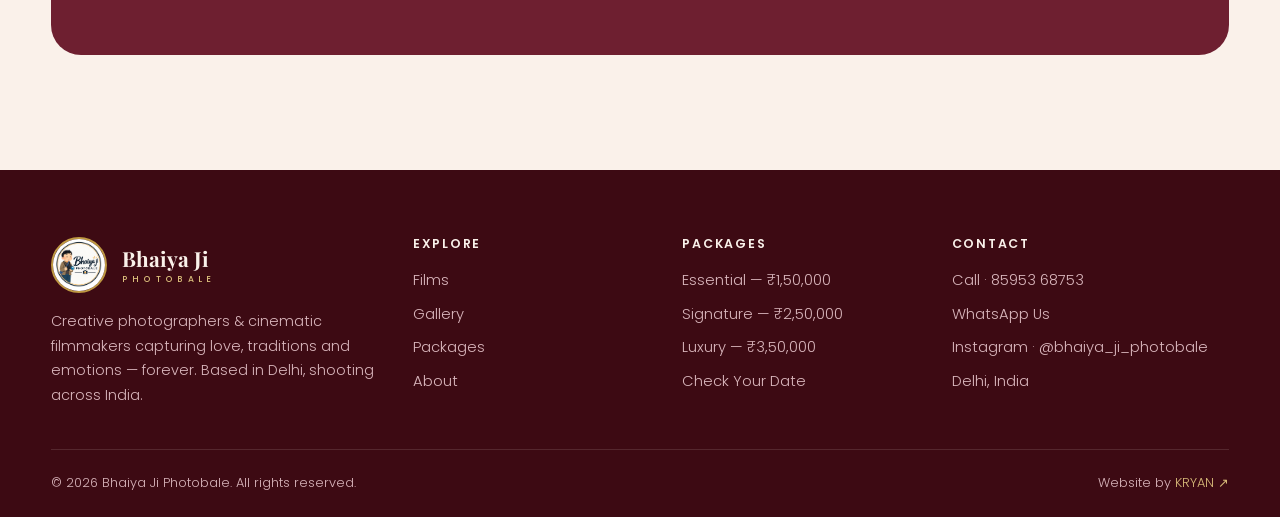
==== commit 85aa0351: "Footer credit link: portfolio GitHub Pages -> Cloudflare Pages (my-portfolio-7na.pages.dev)" ====
--- a/about.html
+++ b/about.html
@@ -172,7 +172,7 @@
     </div>
     <div class="foot-bottom">
       <span>© <span data-year>2026</span> Bhaiya Ji Photobale. All rights reserved.</span>
-      <span>Website by <a href="https://kryan21.github.io/my-portfolio/" target="_blank" rel="noopener">KRYAN ↗</a></span>
+      <span>Website by <a href="https://my-portfolio-7na.pages.dev" target="_blank" rel="noopener">KRYAN ↗</a></span>
     </div>
   </div>
 </footer>
